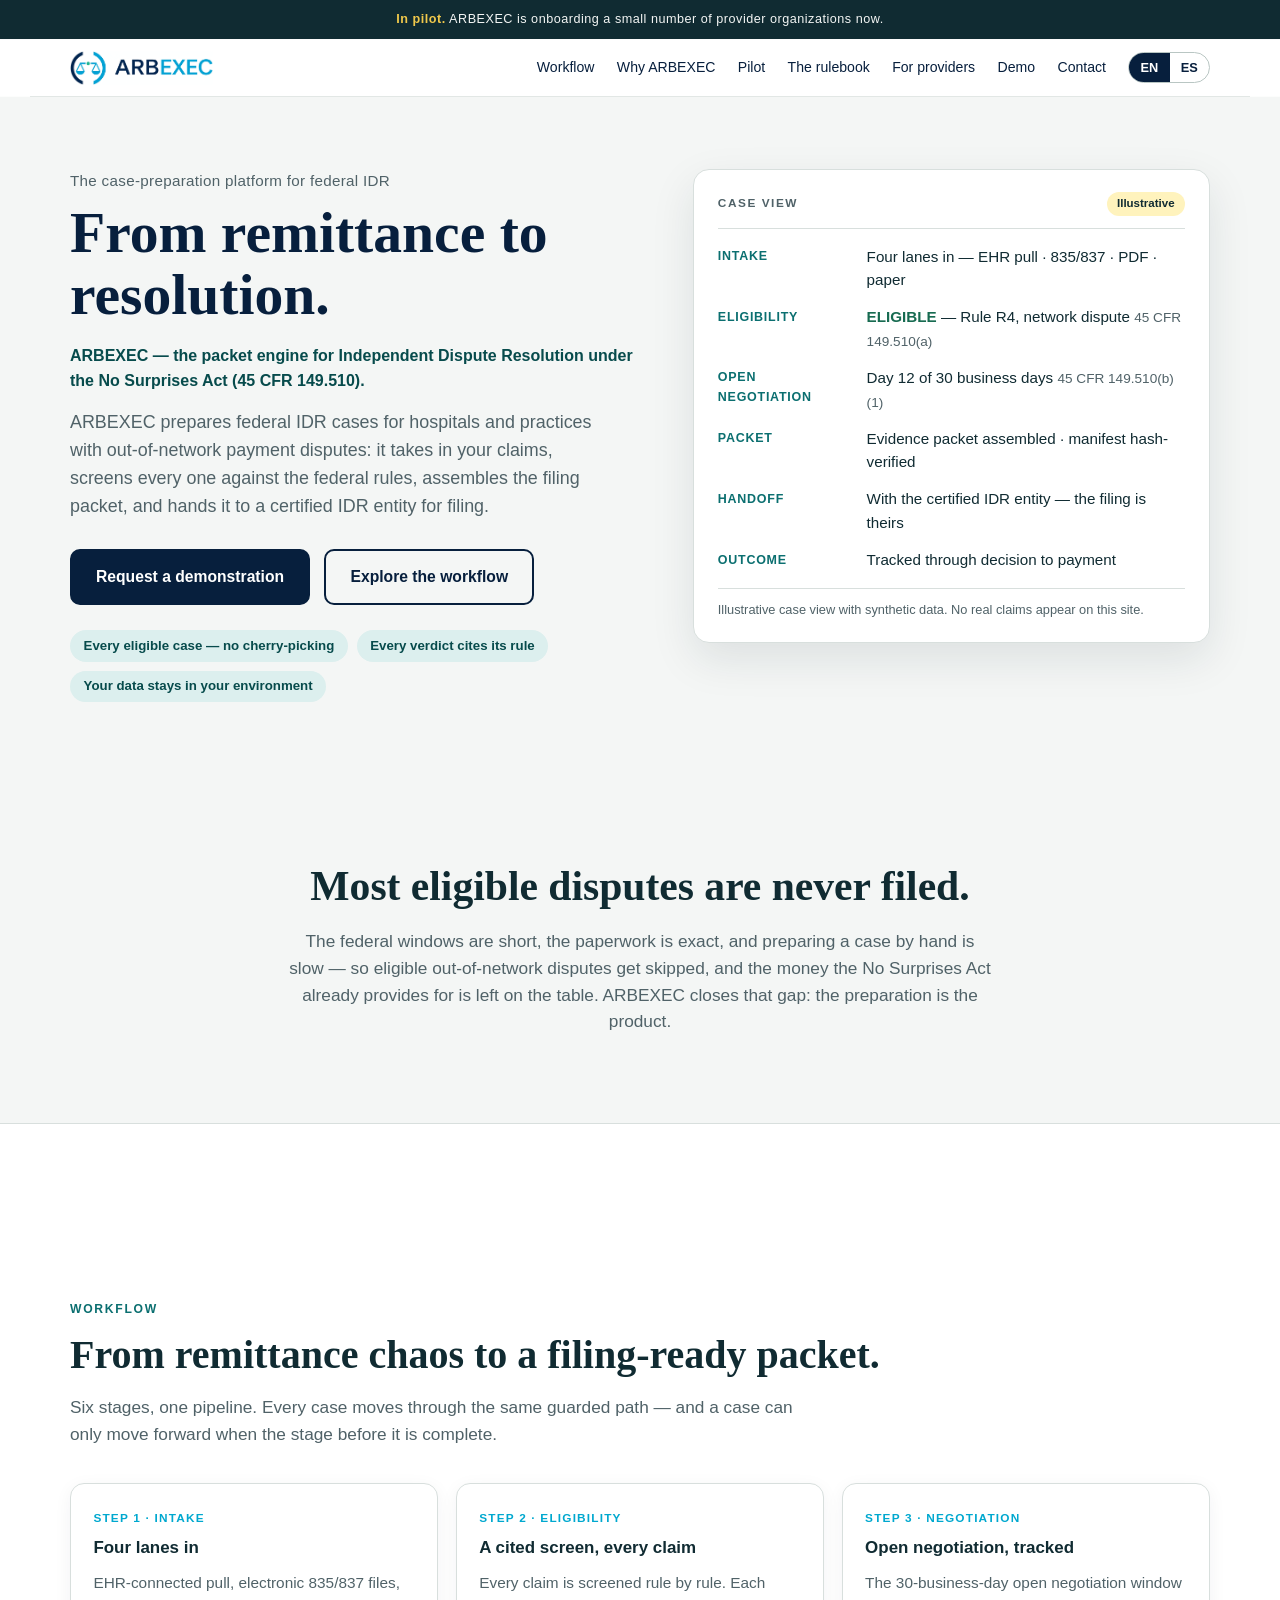
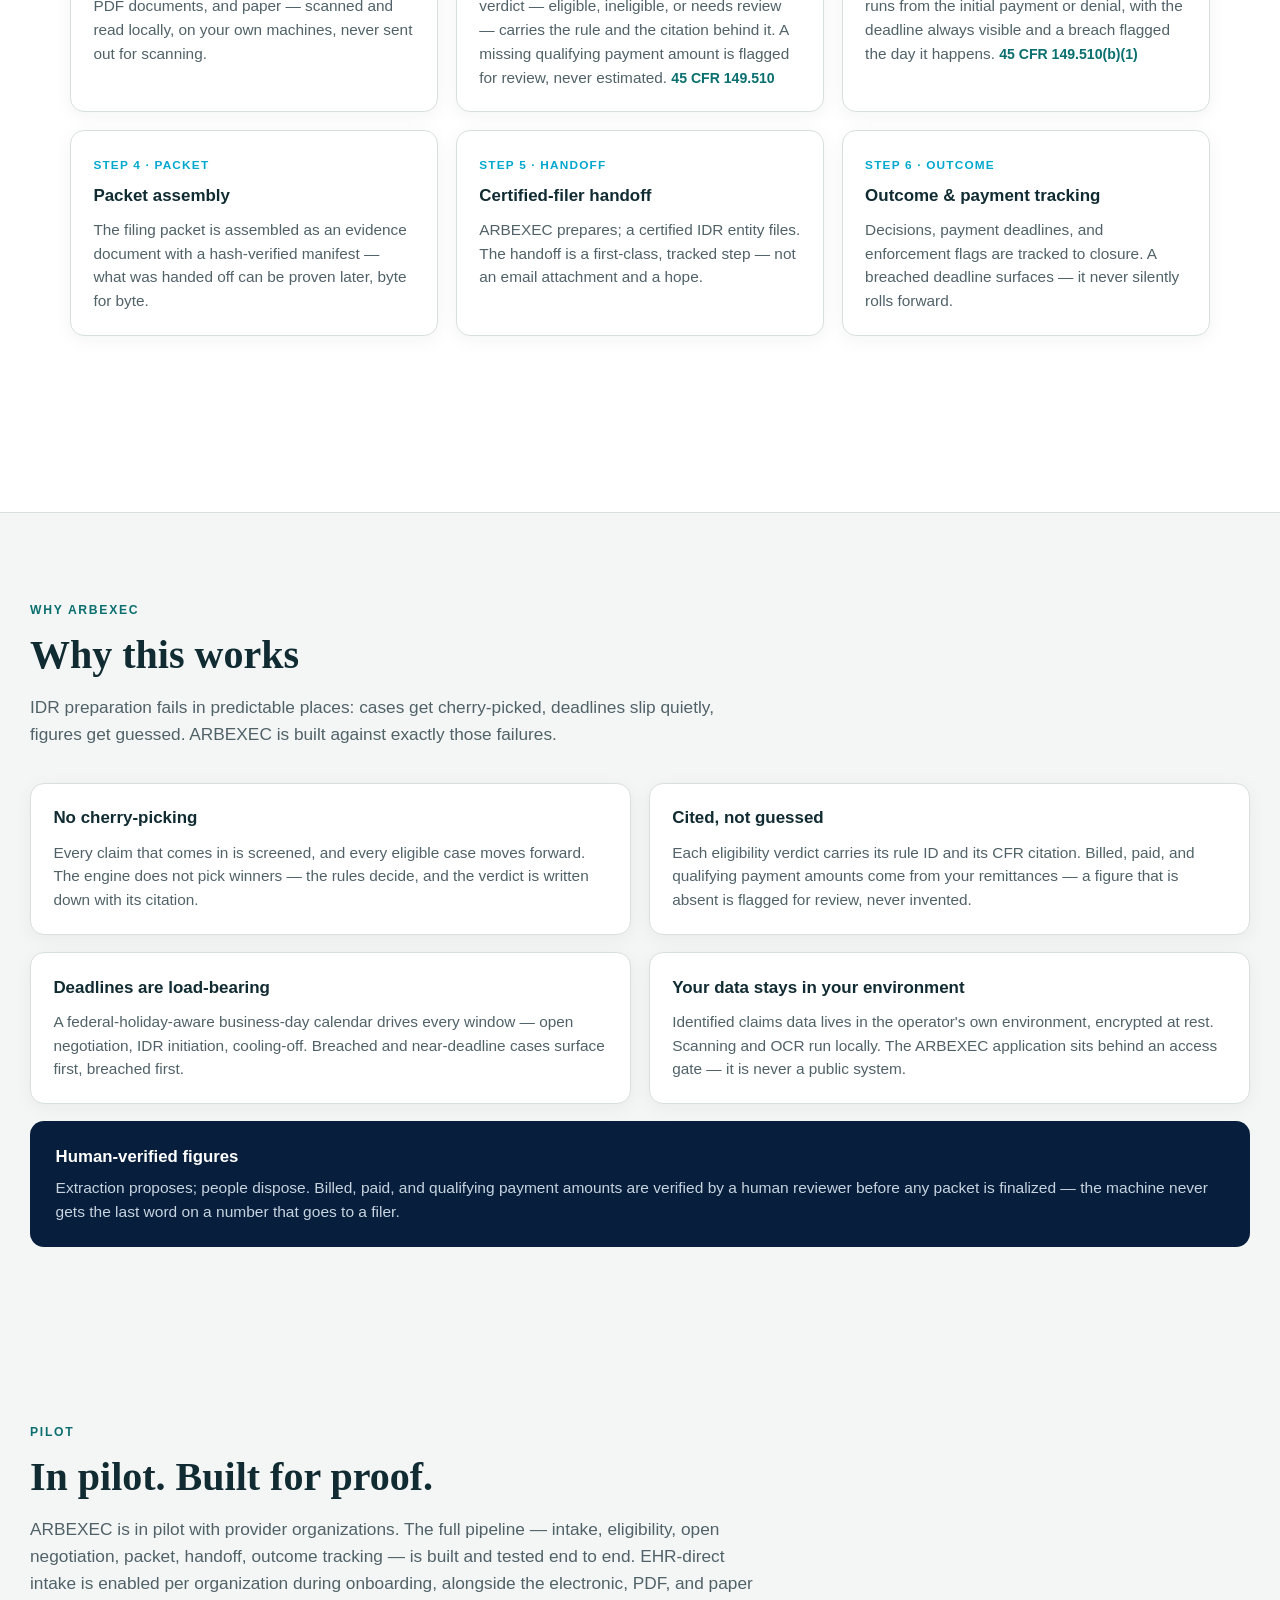
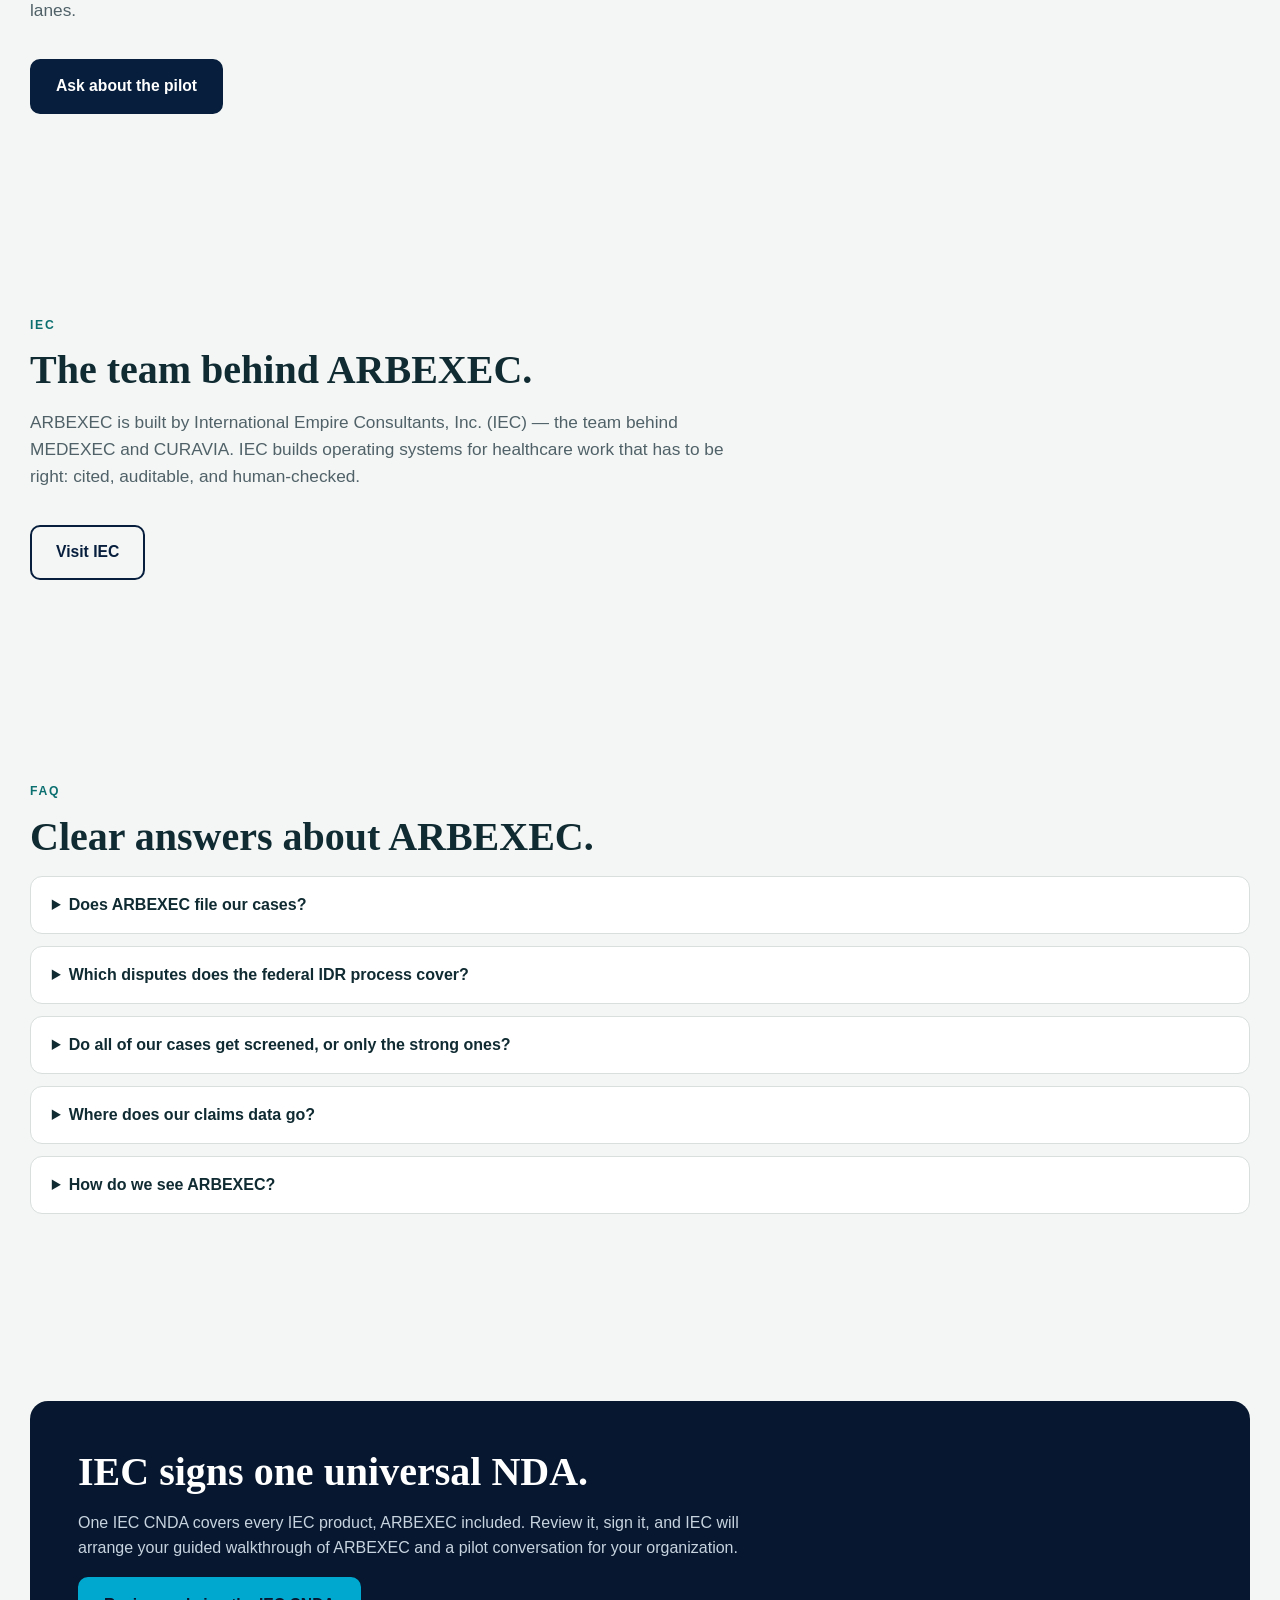
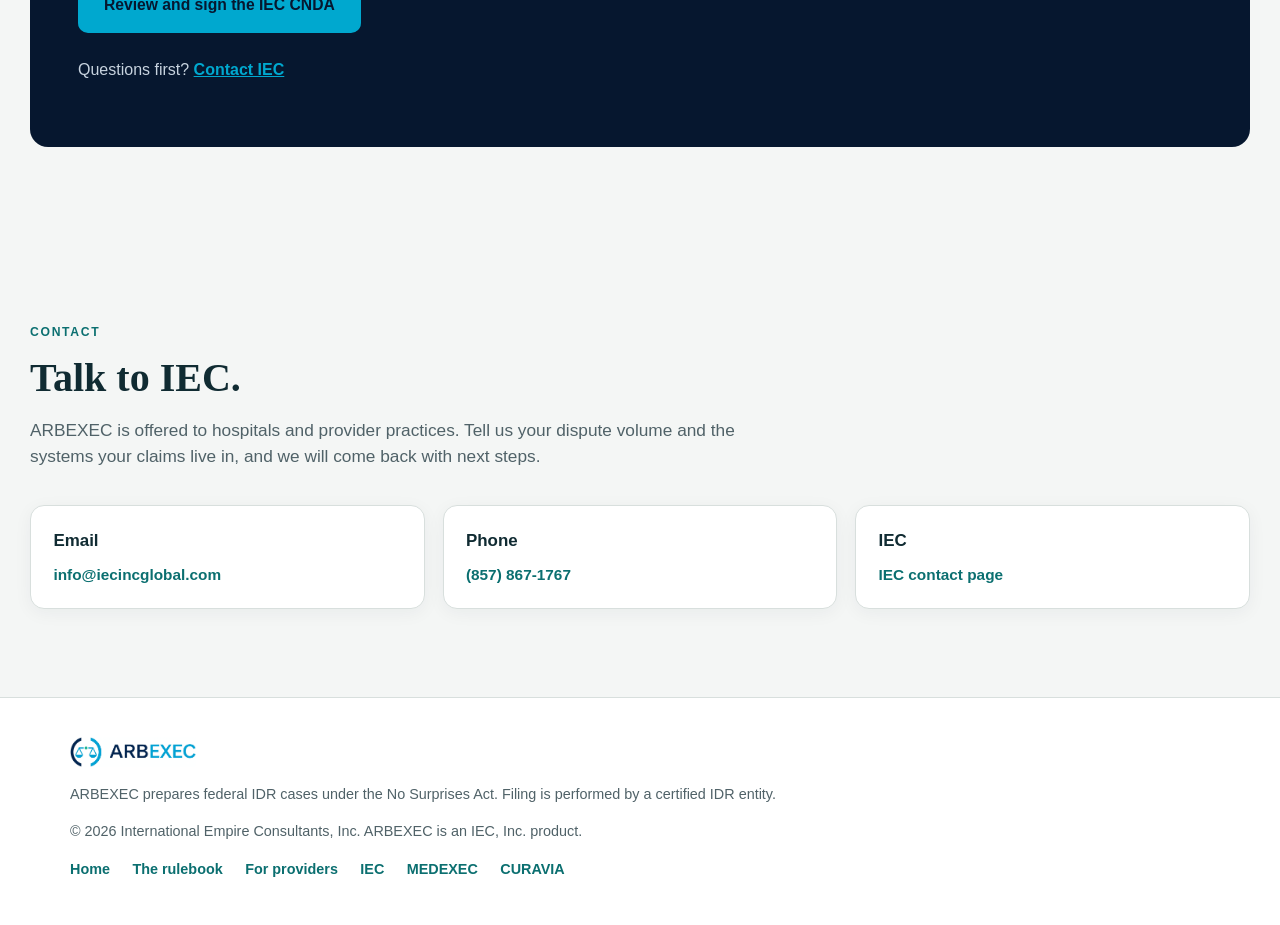
==== index.html @ a0dc342e "ARBEXEC public website: MEDEXEC-mirrored build (home, rulebook, for-providers), EN/ES, central-CNDA " ====
<!DOCTYPE html>
<html lang="en">
<head>
<meta charset="utf-8">
<meta name="viewport" content="width=device-width, initial-scale=1">
<title>ARBEXEC — The No Surprises Act IDR Packet Engine</title>
<meta name="description" content="ARBEXEC prepares federal Independent Dispute Resolution (IDR) cases under the No Surprises Act for hospitals and practices: EHR-connected intake, a cited eligibility screen for every case, filing-ready packets, and handoff to a certified IDR entity.">
<link rel="icon" type="image/png" href="assets/favicon.png">
<link rel="stylesheet" href="styles.css">
</head>
<body>
<a class="skip-link" href="#main" data-i18n="skip">Skip to content</a>

<div class="pilot-strip" data-i18n="strip"><strong>In pilot.</strong> ARBEXEC is onboarding a small number of provider organizations now.</div>

<nav class="nav" aria-label="Page sections">
  <a class="nav-brand" href="index.html" aria-label="ARBEXEC home"><img src="assets/logo.webp" alt="ARBEXEC"></a>
  <div class="nav-links">
    <a href="#workflow" data-i18n="nav.workflow">Workflow</a>
    <a href="#why" data-i18n="nav.why">Why ARBEXEC</a>
    <a href="#pilot" data-i18n="nav.pilot">Pilot</a>
    <a href="rules.html" data-i18n="nav.rules">The rulebook</a>
    <a href="for-providers.html" data-i18n="nav.providers">For providers</a>
    <a href="#nda" data-i18n="nav.demo">Demo</a>
    <a href="#contact" data-i18n="nav.contact">Contact</a>
    <span class="lang-toggle" role="group" aria-label="Language">
      <button type="button" data-lang="en" aria-pressed="true">EN</button>
      <button type="button" data-lang="es" aria-pressed="false">ES</button>
    </span>
  </div>
</nav>

<main id="main">

<section class="wrap hero" aria-labelledby="hero-title">
  <div>
    <p class="kicker" data-i18n="hero.kicker">The case-preparation platform for federal IDR</p>
    <h1 id="hero-title" data-i18n="hero.h1">From remittance to resolution.</h1>
    <p class="expansion" data-i18n="hero.expansion">ARBEXEC — the packet engine for Independent Dispute Resolution under the No Surprises Act (45 CFR 149.510).</p>
    <p class="sub" data-i18n="hero.sub">ARBEXEC prepares federal IDR cases for hospitals and practices with out-of-network payment disputes: it takes in your claims, screens every one against the federal rules, assembles the filing packet, and hands it to a certified IDR entity for filing.</p>
    <div class="cta-row">
      <a class="btn btn-primary" href="#nda" data-i18n="cta.demo">Request a demonstration</a>
      <a class="btn btn-ghost" href="#workflow" data-i18n="cta.workflow">Explore the workflow</a>
    </div>
    <ul class="chips">
      <li data-i18n="chip.1">Every eligible case — no cherry-picking</li>
      <li data-i18n="chip.2">Every verdict cites its rule</li>
      <li data-i18n="chip.3">Your data stays in your environment</li>
    </ul>
  </div>

  <div class="panel" aria-label="Illustrative case view">
    <div class="panel-head">
      <span class="t" data-i18n="panel.t">Case view</span>
      <span class="badge" data-i18n="panel.badge">Illustrative</span>
    </div>
    <dl>
      <div class="row">
        <dt data-i18n="panel.intake">Intake</dt>
        <dd data-i18n="panel.intake.v">Four lanes in — EHR pull · 835/837 · PDF · paper</dd>
      </div>
      <div class="row">
        <dt data-i18n="panel.elig">Eligibility</dt>
        <dd><span class="verdict" data-i18n="panel.elig.v">ELIGIBLE</span> <span data-i18n="panel.elig.r">— Rule R4, network dispute</span> <span class="cite">45 CFR 149.510(a)</span></dd>
      </div>
      <div class="row">
        <dt data-i18n="panel.neg">Open negotiation</dt>
        <dd><span data-i18n="panel.neg.v">Day 12 of 30 business days</span> <span class="cite">45 CFR 149.510(b)(1)</span></dd>
      </div>
      <div class="row">
        <dt data-i18n="panel.packet">Packet</dt>
        <dd data-i18n="panel.packet.v">Evidence packet assembled · manifest hash-verified</dd>
      </div>
      <div class="row">
        <dt data-i18n="panel.handoff">Handoff</dt>
        <dd data-i18n="panel.handoff.v">With the certified IDR entity — the filing is theirs</dd>
      </div>
      <div class="row">
        <dt data-i18n="panel.outcome">Outcome</dt>
        <dd data-i18n="panel.outcome.v">Tracked through decision to payment</dd>
      </div>
    </dl>
    <p class="caption" data-i18n="panel.caption">Illustrative case view with synthetic data. No real claims appear on this site.</p>
  </div>
</section>

<section class="wrap section statement" id="overview">
  <h2 data-i18n="ov.h2">Most eligible disputes are never filed.</h2>
  <p data-i18n="ov.p">The federal windows are short, the paperwork is exact, and preparing a case by hand is slow — so eligible out-of-network disputes get skipped, and the money the No Surprises Act already provides for is left on the table. ARBEXEC closes that gap: the preparation is the product.</p>
</section>

<section class="workflow section" id="workflow">
  <div class="inner">
    <p class="eyebrow" data-i18n="wf.eyebrow">Workflow</p>
    <h2 data-i18n="wf.h2">From remittance chaos to a filing-ready packet.</h2>
    <p class="lede" data-i18n="wf.lede">Six stages, one pipeline. Every case moves through the same guarded path — and a case can only move forward when the stage before it is complete.</p>
    <div class="grid cols-3">
      <div class="card">
        <span class="step" data-i18n="wf.s1.k">Step 1 · Intake</span>
        <h3 data-i18n="wf.s1.h">Four lanes in</h3>
        <p data-i18n="wf.s1.p">EHR-connected pull, electronic 835/837 files, PDF documents, and paper — scanned and read locally, on your own machines, never sent out for scanning.</p>
      </div>
      <div class="card">
        <span class="step" data-i18n="wf.s2.k">Step 2 · Eligibility</span>
        <h3 data-i18n="wf.s2.h">A cited screen, every claim</h3>
        <p><span data-i18n="wf.s2.p">Every claim is screened rule by rule. Each verdict — eligible, ineligible, or needs review — carries the rule and the citation behind it. A missing qualifying payment amount is flagged for review, never estimated.</span> <span class="cite">45 CFR 149.510</span></p>
      </div>
      <div class="card">
        <span class="step" data-i18n="wf.s3.k">Step 3 · Negotiation</span>
        <h3 data-i18n="wf.s3.h">Open negotiation, tracked</h3>
        <p><span data-i18n="wf.s3.p">The 30-business-day open negotiation window runs from the initial payment or denial, with the deadline always visible and a breach flagged the day it happens.</span> <span class="cite">45 CFR 149.510(b)(1)</span></p>
      </div>
      <div class="card">
        <span class="step" data-i18n="wf.s4.k">Step 4 · Packet</span>
        <h3 data-i18n="wf.s4.h">Packet assembly</h3>
        <p data-i18n="wf.s4.p">The filing packet is assembled as an evidence document with a hash-verified manifest — what was handed off can be proven later, byte for byte.</p>
      </div>
      <div class="card">
        <span class="step" data-i18n="wf.s5.k">Step 5 · Handoff</span>
        <h3 data-i18n="wf.s5.h">Certified-filer handoff</h3>
        <p data-i18n="wf.s5.p">ARBEXEC prepares; a certified IDR entity files. The handoff is a first-class, tracked step — not an email attachment and a hope.</p>
      </div>
      <div class="card">
        <span class="step" data-i18n="wf.s6.k">Step 6 · Outcome</span>
        <h3 data-i18n="wf.s6.h">Outcome &amp; payment tracking</h3>
        <p data-i18n="wf.s6.p">Decisions, payment deadlines, and enforcement flags are tracked to closure. A breached deadline surfaces — it never silently rolls forward.</p>
      </div>
    </div>
  </div>
</section>

<section class="wrap section" id="why">
  <p class="eyebrow" data-i18n="why.eyebrow">Why ARBEXEC</p>
  <h2 data-i18n="why.h2">Why this works</h2>
  <p class="lede" data-i18n="why.lede">IDR preparation fails in predictable places: cases get cherry-picked, deadlines slip quietly, figures get guessed. ARBEXEC is built against exactly those failures.</p>
  <div class="grid cols-2">
    <div class="card">
      <h3 data-i18n="why.c1.h">No cherry-picking</h3>
      <p data-i18n="why.c1.p">Every claim that comes in is screened, and every eligible case moves forward. The engine does not pick winners — the rules decide, and the verdict is written down with its citation.</p>
    </div>
    <div class="card">
      <h3 data-i18n="why.c2.h">Cited, not guessed</h3>
      <p data-i18n="why.c2.p">Each eligibility verdict carries its rule ID and its CFR citation. Billed, paid, and qualifying payment amounts come from your remittances — a figure that is absent is flagged for review, never invented.</p>
    </div>
    <div class="card">
      <h3 data-i18n="why.c3.h">Deadlines are load-bearing</h3>
      <p data-i18n="why.c3.p">A federal-holiday-aware business-day calendar drives every window — open negotiation, IDR initiation, cooling-off. Breached and near-deadline cases surface first, breached first.</p>
    </div>
    <div class="card">
      <h3 data-i18n="why.c4.h">Your data stays in your environment</h3>
      <p data-i18n="why.c4.p">Identified claims data lives in the operator's own environment, encrypted at rest. Scanning and OCR run locally. The ARBEXEC application sits behind an access gate — it is never a public system.</p>
    </div>
  </div>
  <div class="wide-strip">
    <h3 data-i18n="why.strip.h">Human-verified figures</h3>
    <p data-i18n="why.strip.p">Extraction proposes; people dispose. Billed, paid, and qualifying payment amounts are verified by a human reviewer before any packet is finalized — the machine never gets the last word on a number that goes to a filer.</p>
  </div>
</section>

<section class="wrap section" id="pilot">
  <p class="eyebrow" data-i18n="pilot.eyebrow">Pilot</p>
  <h2 data-i18n="pilot.h2">In pilot. Built for proof.</h2>
  <p class="lede" data-i18n="pilot.p">ARBEXEC is in pilot with provider organizations. The full pipeline — intake, eligibility, open negotiation, packet, handoff, outcome tracking — is built and tested end to end. EHR-direct intake is enabled per organization during onboarding, alongside the electronic, PDF, and paper lanes.</p>
  <div class="cta-row">
    <a class="btn btn-primary" href="#contact" data-i18n="pilot.cta">Ask about the pilot</a>
  </div>
</section>

<section class="wrap section" id="founder">
  <p class="eyebrow" data-i18n="founder.eyebrow">IEC</p>
  <h2 data-i18n="founder.h2">The team behind ARBEXEC.</h2>
  <p class="lede" data-i18n="founder.p">ARBEXEC is built by International Empire Consultants, Inc. (IEC) — the team behind MEDEXEC and CURAVIA. IEC builds operating systems for healthcare work that has to be right: cited, auditable, and human-checked.</p>
  <div class="cta-row">
    <a class="btn btn-ghost" href="https://iecincglobal.com" data-i18n="founder.cta">Visit IEC</a>
  </div>
</section>

<section class="wrap section faq" id="faq">
  <p class="eyebrow" data-i18n="faq.eyebrow">FAQ</p>
  <h2 data-i18n="faq.h2">Clear answers about ARBEXEC.</h2>
  <details>
    <summary data-i18n="faq.q1">Does ARBEXEC file our cases?</summary>
    <p data-i18n="faq.a1">No. ARBEXEC prepares filing-ready packets and tracks each case end to end; the filing itself is performed by a certified IDR entity. That separation is by design — the preparer and the filer are different parties.</p>
  </details>
  <details>
    <summary data-i18n="faq.q2">Which disputes does the federal IDR process cover?</summary>
    <p data-i18n="faq.a2">Out-of-network emergency services, non-emergency services by an out-of-network provider at an in-network facility, and air ambulance services, under 45 CFR 149.510. Where a specified state law applies, the state process governs instead — the ARBEXEC screen checks that first.</p>
  </details>
  <details>
    <summary data-i18n="faq.q3">Do all of our cases get screened, or only the strong ones?</summary>
    <p data-i18n="faq.a3">All of them. ARBEXEC screens every claim it takes in and moves every eligible case forward. Cases are never cherry-picked, and a case that needs review is flagged with the reason — never quietly dropped.</p>
  </details>
  <details>
    <summary data-i18n="faq.q4">Where does our claims data go?</summary>
    <p data-i18n="faq.a4">Nowhere it shouldn't. Identified claims data stays inside your own environment, scanning and OCR run locally on your machines, and the ARBEXEC operator system sits behind an access gate — it is never a public site.</p>
  </details>
  <details>
    <summary data-i18n="faq.q5">How do we see ARBEXEC?</summary>
    <p data-i18n="faq.a5">Sign the IEC CNDA — one agreement covers every IEC product — and IEC arranges a guided walkthrough. There is no public demo and no demo login.</p>
  </details>
</section>

<section class="wrap section" id="nda">
  <div class="nda-panel">
    <h2 data-i18n="nda.h2">IEC signs one universal NDA.</h2>
    <p data-i18n="nda.p">One IEC CNDA covers every IEC product, ARBEXEC included. Review it, sign it, and IEC will arrange your guided walkthrough of ARBEXEC and a pilot conversation for your organization.</p>
    <div class="cta-row">
      <a class="btn btn-primary" href="https://iecincglobal.com/cnda.html" data-i18n="nda.btn">Review and sign the IEC CNDA</a>
    </div>
    <p><span data-i18n="nda.alt">Questions first?</span> <a class="alt" href="#contact" data-i18n="nda.alt.link">Contact IEC</a></p>
  </div>
</section>

<section class="wrap section" id="contact">
  <p class="eyebrow" data-i18n="contact.eyebrow">Contact</p>
  <h2 data-i18n="contact.h2">Talk to IEC.</h2>
  <p class="lede" data-i18n="contact.lede">ARBEXEC is offered to hospitals and provider practices. Tell us your dispute volume and the systems your claims live in, and we will come back with next steps.</p>
  <div class="contact-grid">
    <div class="card">
      <h3 data-i18n="contact.email.h">Email</h3>
      <p><a href="mailto:info@iecincglobal.com">info@iecincglobal.com</a></p>
    </div>
    <div class="card">
      <h3 data-i18n="contact.phone.h">Phone</h3>
      <p><a href="tel:+18578671767">(857) 867-1767</a></p>
    </div>
    <div class="card">
      <h3 data-i18n="contact.web.h">IEC</h3>
      <p><a href="https://iecincglobal.com/contact.html" data-i18n="contact.web.link">IEC contact page</a></p>
    </div>
  </div>
</section>

</main>

<footer class="footer">
  <div class="inner">
    <img src="assets/logo.webp" alt="ARBEXEC">
    <p data-i18n="footer.tag">ARBEXEC prepares federal IDR cases under the No Surprises Act. Filing is performed by a certified IDR entity.</p>
    <p data-i18n="footer.rights">© 2026 International Empire Consultants, Inc. ARBEXEC is an IEC, Inc. product.</p>
    <div class="links">
      <a href="index.html" data-i18n="footer.home">Home</a>
      <a href="rules.html" data-i18n="nav.rules">The rulebook</a>
      <a href="for-providers.html" data-i18n="nav.providers">For providers</a>
      <a href="https://iecincglobal.com">IEC</a>
      <a href="https://getmedexec.com">MEDEXEC</a>
      <a href="https://www.getcuravia.com">CURAVIA</a>
    </div>
  </div>
</footer>

<script>
window.PAGE_I18N = {
  es: {
    "title": "ARBEXEC — El motor de paquetes IDR de la Ley Sin Sorpresas",
    "hero.kicker": "La plataforma de preparación de casos para el IDR federal",
    "hero.h1": "De la remesa a la resolución.",
    "hero.expansion": "ARBEXEC — el motor de paquetes para la Resolución Independiente de Disputas (IDR) bajo la Ley Sin Sorpresas (45 CFR 149.510).",
    "hero.sub": "ARBEXEC prepara casos federales de IDR para hospitales y prácticas con disputas de pago fuera de la red: recibe sus reclamaciones, examina cada una contra las reglas federales, arma el paquete de presentación y lo entrega a una entidad IDR certificada para su presentación.",
    "chip.1": "Cada caso elegible — sin selección de favoritos",
    "chip.2": "Cada veredicto cita su regla",
    "chip.3": "Sus datos permanecen en su entorno",
    "panel.t": "Vista del caso",
    "panel.badge": "Ilustrativo",
    "panel.intake": "Admisión",
    "panel.intake.v": "Cuatro vías de entrada — EHR · 835/837 · PDF · papel",
    "panel.elig": "Elegibilidad",
    "panel.elig.v": "ELEGIBLE",
    "panel.elig.r": "— Regla R4, disputa de red",
    "panel.neg": "Negociación abierta",
    "panel.neg.v": "Día 12 de 30 días hábiles",
    "panel.packet": "Paquete",
    "panel.packet.v": "Paquete de evidencia armado · manifiesto verificado por hash",
    "panel.handoff": "Entrega",
    "panel.handoff.v": "Con la entidad IDR certificada — la presentación es suya",
    "panel.outcome": "Resultado",
    "panel.outcome.v": "Seguimiento desde la decisión hasta el pago",
    "panel.caption": "Vista de caso ilustrativa con datos sintéticos. En este sitio no aparece ninguna reclamación real.",
    "ov.h2": "La mayoría de las disputas elegibles nunca se presentan.",
    "ov.p": "Los plazos federales son cortos, el papeleo es exacto y preparar un caso a mano es lento — así que las disputas elegibles fuera de la red se omiten, y el dinero que la Ley Sin Sorpresas ya contempla se queda sobre la mesa. ARBEXEC cierra esa brecha: la preparación es el producto.",
    "wf.eyebrow": "Flujo de trabajo",
    "wf.h2": "Del caos de las remesas a un paquete listo para presentar.",
    "wf.lede": "Seis etapas, una sola línea. Cada caso avanza por el mismo camino protegido — y solo puede avanzar cuando la etapa anterior está completa.",
    "wf.s1.k": "Etapa 1 · Admisión",
    "wf.s1.h": "Cuatro vías de entrada",
    "wf.s1.p": "Extracción conectada al EHR, archivos electrónicos 835/837, documentos PDF y papel — escaneado y leído localmente, en sus propias máquinas, sin enviarlo nunca fuera para escanear.",
    "wf.s2.k": "Etapa 2 · Elegibilidad",
    "wf.s2.h": "Un examen citado, cada reclamación",
    "wf.s2.p": "Cada reclamación se examina regla por regla. Cada veredicto — elegible, no elegible o necesita revisión — lleva la regla y la cita que lo respalda. Un monto de pago calificado ausente se marca para revisión, nunca se estima.",
    "wf.s3.k": "Etapa 3 · Negociación",
    "wf.s3.h": "Negociación abierta, con seguimiento",
    "wf.s3.p": "El período de negociación abierta de 30 días hábiles corre desde el pago inicial o la denegación, con el plazo siempre visible y el incumplimiento marcado el mismo día en que ocurre.",
    "wf.s4.k": "Etapa 4 · Paquete",
    "wf.s4.h": "Armado del paquete",
    "wf.s4.p": "El paquete de presentación se arma como un documento de evidencia con un manifiesto verificado por hash — lo entregado puede probarse después, byte por byte.",
    "wf.s5.k": "Etapa 5 · Entrega",
    "wf.s5.h": "Entrega a la entidad certificada",
    "wf.s5.p": "ARBEXEC prepara; una entidad IDR certificada presenta. La entrega es una etapa de primera clase, con seguimiento — no un adjunto de correo y una esperanza.",
    "wf.s6.k": "Etapa 6 · Resultado",
    "wf.s6.h": "Seguimiento de resultado y pago",
    "wf.s6.p": "Las decisiones, los plazos de pago y las alertas de ejecución se siguen hasta el cierre. Un plazo incumplido sale a la superficie — nunca avanza en silencio.",
    "why.eyebrow": "Por qué ARBEXEC",
    "why.h2": "Por qué funciona",
    "why.lede": "La preparación de IDR falla en lugares predecibles: se escogen los casos fáciles, los plazos se escapan en silencio, las cifras se adivinan. ARBEXEC está construido contra exactamente esos fallos.",
    "why.c1.h": "Sin selección de favoritos",
    "why.c1.p": "Cada reclamación que entra se examina, y cada caso elegible avanza. El motor no escoge ganadores — las reglas deciden, y el veredicto queda escrito con su cita.",
    "why.c2.h": "Citado, no adivinado",
    "why.c2.p": "Cada veredicto de elegibilidad lleva su ID de regla y su cita del CFR. Los montos facturados, pagados y de pago calificado salen de sus remesas — una cifra ausente se marca para revisión, nunca se inventa.",
    "why.c3.h": "Los plazos son estructurales",
    "why.c3.p": "Un calendario de días hábiles con feriados federales gobierna cada ventana — negociación abierta, inicio del IDR, período de enfriamiento. Los casos incumplidos y próximos al plazo aparecen primero, los incumplidos antes que todos.",
    "why.c4.h": "Sus datos permanecen en su entorno",
    "why.c4.p": "Los datos identificados de reclamaciones viven en el entorno propio del operador, cifrados en reposo. El escaneo y el OCR corren localmente. La aplicación ARBEXEC está detrás de una puerta de acceso — nunca es un sistema público.",
    "why.strip.h": "Cifras verificadas por personas",
    "why.strip.p": "La extracción propone; las personas disponen. Los montos facturados, pagados y de pago calificado los verifica un revisor humano antes de finalizar cualquier paquete — la máquina nunca tiene la última palabra sobre un número que va a una entidad presentadora.",
    "pilot.eyebrow": "Piloto",
    "pilot.h2": "En piloto. Construido para probar.",
    "pilot.p": "ARBEXEC está en piloto con organizaciones proveedoras. La línea completa — admisión, elegibilidad, negociación abierta, paquete, entrega, seguimiento de resultados — está construida y probada de extremo a extremo. La admisión directa desde el EHR se habilita por organización durante la incorporación, junto con las vías electrónica, PDF y papel.",
    "pilot.cta": "Preguntar por el piloto",
    "founder.eyebrow": "IEC",
    "founder.h2": "El equipo detrás de ARBEXEC.",
    "founder.p": "ARBEXEC lo construye International Empire Consultants, Inc. (IEC) — el mismo equipo de MEDEXEC y CURAVIA. IEC construye sistemas operativos para el trabajo de salud que tiene que salir bien: citado, auditable y revisado por personas.",
    "founder.cta": "Visitar IEC",
    "faq.eyebrow": "Preguntas frecuentes",
    "faq.h2": "Respuestas claras sobre ARBEXEC.",
    "faq.q1": "¿ARBEXEC presenta nuestros casos?",
    "faq.a1": "No. ARBEXEC prepara paquetes listos para presentar y sigue cada caso de extremo a extremo; la presentación la realiza una entidad IDR certificada. Esa separación es por diseño — quien prepara y quien presenta son partes distintas.",
    "faq.q2": "¿Qué disputas cubre el proceso federal de IDR?",
    "faq.a2": "Servicios de emergencia fuera de la red, servicios no urgentes de un proveedor fuera de la red en un centro dentro de la red, y servicios de ambulancia aérea, bajo 45 CFR 149.510. Cuando aplica una ley estatal especificada, rige el proceso estatal — el examen de ARBEXEC verifica eso primero.",
    "faq.q3": "¿Se examinan todos nuestros casos, o solo los fuertes?",
    "faq.a3": "Todos. ARBEXEC examina cada reclamación que recibe y hace avanzar cada caso elegible. Nunca se escogen favoritos, y un caso que necesita revisión se marca con el motivo — nunca se descarta en silencio.",
    "faq.q4": "¿A dónde van los datos de nuestras reclamaciones?",
    "faq.a4": "A ningún lugar indebido. Los datos identificados permanecen dentro de su propio entorno, el escaneo y el OCR corren localmente en sus máquinas, y el sistema operador de ARBEXEC está detrás de una puerta de acceso — nunca es un sitio público.",
    "faq.q5": "¿Cómo podemos ver ARBEXEC?",
    "faq.a5": "Firme el CNDA de IEC — un solo acuerdo cubre todos los productos de IEC — e IEC organiza una visita guiada. No hay demostración pública ni acceso de demostración.",
    "nda.h2": "IEC firma un solo NDA universal.",
    "nda.p": "Un solo CNDA de IEC cubre todos los productos de IEC, ARBEXEC incluido. Revíselo, fírmelo, e IEC organizará su visita guiada a ARBEXEC y una conversación de piloto para su organización.",
    "nda.btn": "Revisar y firmar el CNDA de IEC",
    "nda.alt": "¿Preguntas primero?",
    "nda.alt.link": "Contactar a IEC",
    "contact.eyebrow": "Contacto",
    "contact.h2": "Hable con IEC.",
    "contact.lede": "ARBEXEC se ofrece a hospitales y prácticas proveedoras. Cuéntenos su volumen de disputas y los sistemas donde viven sus reclamaciones, y volveremos con los próximos pasos.",
    "contact.email.h": "Correo",
    "contact.phone.h": "Teléfono",
    "contact.web.h": "IEC",
    "contact.web.link": "Página de contacto de IEC"
  }
};
</script>
<script src="site.js"></script>
</body>
</html>
---- styles.css ----
/* ARBEXEC public site — design system mirrors the MEDEXEC public site
   (same palette, type stacks, components), ARBEXEC content. */

:root {
  color-scheme: light dark;
  --paper: #f4f6f5;
  --surface: #ffffff;
  --ink: #102b32;
  --muted: #506268;
  --faint: #d8dfdd;
  --rule: #b9c6c3;
  --teal: #0b6f70;
  --teal-dark: #074b4c;
  --teal-soft: #dcefee;
  --navy: #071f3d;
  --navy-deep: #06172f;
  --cyan: #00a8cf;
  --brand-green: #22b878;
  --hero-muted: #c7d3df;
  --coral: #d45b3f;
  --yellow: #f0c84b;
  --yellow-soft: #fff3bd;
  --good: #176b51;
  --shadow: 0 16px 44px rgba(16, 43, 50, .1);
  --serif: Georgia, "Times New Roman", serif;
  --sans: Helvetica, "Segoe UI", sans-serif;
}

@media (prefers-color-scheme: dark) {
  :root {
    --paper: #091619;
    --surface: #102328;
    --ink: #edf5f3;
    --muted: #afc2c0;
    --faint: #263e42;
    --rule: #3a5558;
    --teal: #65c5c0;
    --teal-dark: #95dfda;
    --teal-soft: #163a3d;
    --coral: #ff9478;
    --yellow: #eccd68;
    --yellow-soft: #3d3519;
    --good: #78d7b5;
    --shadow: 0 20px 54px rgba(0, 0, 0, .32);
  }
}

* { box-sizing: border-box; }
[hidden] { display: none !important; }
html { scroll-behavior: smooth; }
body {
  margin: 0;
  overflow-x: hidden;
  background: var(--paper);
  color: var(--ink);
  font-family: var(--sans);
  line-height: 1.55;
  -webkit-font-smoothing: antialiased;
}
button, input, textarea { font: inherit; }
button, a { -webkit-tap-highlight-color: transparent; }
a { color: inherit; }
:focus-visible { outline: 3px solid var(--coral); outline-offset: 3px; }
.skip-link { position: absolute; left: 1rem; top: -5rem; z-index: 99; padding: .7rem 1rem; background: var(--surface); }
.skip-link:focus { top: 1rem; }

.pilot-strip {
  background: var(--ink);
  color: var(--paper);
  padding: .62rem clamp(1rem, 4vw, 4rem);
  font-size: .79rem;
  letter-spacing: .04em;
  text-align: center;
}
.pilot-strip strong { color: var(--yellow); }

.nav {
  max-width: 1220px;
  margin: 0 auto;
  padding: .7rem clamp(1rem, 4vw, 2.5rem);
  display: flex;
  align-items: center;
  justify-content: flex-end;
  gap: 1.5rem;
  border-bottom: 1px solid #d8dfdd;
  background: #fff;
  box-shadow: 0 0 0 100vmax #fff;
  clip-path: inset(0 -100vmax);
  color: var(--navy);
  font-size: .88rem;
  font-weight: 500;
  flex-wrap: wrap;
}
.nav a { text-decoration: none; }
.nav a:hover { color: var(--teal); }
.nav-brand { margin-right: auto; display: flex; align-items: center; gap: .6rem; }
.nav-brand img { height: 34px; width: auto; display: block; }
.nav-links { display: flex; align-items: center; gap: 1.4rem; flex-wrap: wrap; }
.lang-toggle { display: inline-flex; border: 1px solid var(--rule); border-radius: 999px; overflow: hidden; }
.lang-toggle button {
  border: 0; background: transparent; padding: .28rem .7rem; cursor: pointer;
  font-size: .8rem; font-weight: 600; color: var(--navy);
}
.lang-toggle button[aria-pressed="true"] { background: var(--navy); color: #fff; }

.wrap { max-width: 1220px; margin: 0 auto; padding: 0 clamp(1rem, 4vw, 2.5rem); }
.section { padding: clamp(3rem, 7vw, 5.5rem) 0; }
.section h2 {
  font-family: var(--serif);
  font-size: clamp(1.7rem, 3.4vw, 2.5rem);
  line-height: 1.15;
  margin: 0 0 1rem;
  color: var(--ink);
}
.section .lede { font-size: 1.08rem; color: var(--muted); max-width: 46rem; margin: 0 0 2.2rem; }
.eyebrow {
  text-transform: uppercase; letter-spacing: .14em; font-size: .76rem; font-weight: 700;
  color: var(--teal); margin: 0 0 .8rem;
}

/* Hero */
.hero {
  padding-top: clamp(2.6rem, 6vw, 4.5rem);
  padding-bottom: clamp(2.6rem, 6vw, 4.5rem);
  display: grid;
  grid-template-columns: minmax(0, 1.05fr) minmax(0, .95fr);
  gap: clamp(1.5rem, 4vw, 3.5rem);
  align-items: start;
}
@media (max-width: 900px) { .hero { grid-template-columns: 1fr; } }
.hero .kicker { font-size: .95rem; color: var(--muted); margin: 0 0 .6rem; letter-spacing: .02em; }
.hero h1 {
  font-family: var(--serif);
  font-size: clamp(2.2rem, 5vw, 3.6rem);
  line-height: 1.08;
  margin: 0 0 1.1rem;
  color: var(--navy);
}
@media (prefers-color-scheme: dark) { .hero h1 { color: var(--ink); } }
.hero .expansion { font-weight: 700; color: var(--teal-dark); margin: 0 0 1rem; }
.hero .sub { font-size: 1.12rem; color: var(--muted); margin: 0 0 1.8rem; max-width: 34rem; }
.cta-row { display: flex; gap: .9rem; flex-wrap: wrap; margin-bottom: 1.6rem; }
.btn {
  display: inline-block; text-decoration: none; font-weight: 700; border-radius: 10px;
  padding: .85rem 1.5rem; border: 2px solid var(--navy); cursor: pointer; font-size: .98rem;
}
.btn-primary { background: var(--navy); color: #fff; }
.btn-primary:hover { background: var(--teal-dark); border-color: var(--teal-dark); }
.btn-ghost { background: transparent; color: var(--navy); }
@media (prefers-color-scheme: dark) { .btn-ghost { color: var(--ink); border-color: var(--rule); } }
.btn-ghost:hover { border-color: var(--teal); color: var(--teal); }
.chips { display: flex; gap: .55rem; flex-wrap: wrap; list-style: none; margin: 0; padding: 0; }
.chips li {
  background: var(--teal-soft); color: var(--teal-dark); border-radius: 999px;
  padding: .34rem .85rem; font-size: .83rem; font-weight: 600;
}
@media (prefers-color-scheme: dark) { .chips li { color: var(--teal-dark); } }

/* Case panel (illustrative) */
.panel {
  background: var(--surface); border: 1px solid var(--faint); border-radius: 16px;
  box-shadow: var(--shadow); padding: 1.4rem 1.5rem;
}
.panel .panel-head {
  display: flex; justify-content: space-between; align-items: baseline; gap: 1rem;
  border-bottom: 1px solid var(--faint); padding-bottom: .7rem; margin-bottom: 1rem;
}
.panel .panel-head .t { font-size: .74rem; letter-spacing: .13em; font-weight: 700; color: var(--muted); text-transform: uppercase; }
.panel .panel-head .badge {
  background: var(--yellow-soft); color: var(--ink); border-radius: 999px;
  font-size: .72rem; font-weight: 700; padding: .2rem .65rem; white-space: nowrap;
}
.panel dl { margin: 0; display: grid; gap: .85rem; }
.panel .row { display: grid; grid-template-columns: 8.5rem 1fr; gap: .8rem; }
@media (max-width: 520px) { .panel .row { grid-template-columns: 1fr; gap: .15rem; } }
.panel dt { font-size: .78rem; font-weight: 700; letter-spacing: .06em; text-transform: uppercase; color: var(--teal); padding-top: .15rem; }
.panel dd { margin: 0; font-size: .95rem; }
.panel dd .cite { color: var(--muted); font-size: .85rem; }
.panel .verdict { font-weight: 700; color: var(--good); }
.panel .caption { margin: 1rem 0 0; font-size: .8rem; color: var(--muted); border-top: 1px solid var(--faint); padding-top: .7rem; }

/* Statement / overview band */
.statement { text-align: center; }
.statement h2 { font-family: var(--serif); font-size: clamp(1.8rem, 3.6vw, 2.6rem); margin: 0 auto 1rem; max-width: 46rem; line-height: 1.2; }
.statement p { color: var(--muted); font-size: 1.08rem; max-width: 44rem; margin: 0 auto; }

/* Cards */
.grid { display: grid; gap: 1.1rem; }
.grid.cols-3 { grid-template-columns: repeat(3, 1fr); }
.grid.cols-2 { grid-template-columns: repeat(2, 1fr); }
@media (max-width: 900px) { .grid.cols-3 { grid-template-columns: 1fr 1fr; } }
@media (max-width: 620px) { .grid.cols-3, .grid.cols-2 { grid-template-columns: 1fr; } }
.card {
  background: var(--surface); border: 1px solid var(--faint); border-radius: 14px;
  padding: 1.35rem 1.4rem; box-shadow: 0 4px 18px rgba(16, 43, 50, .05);
}
.card h3 { margin: 0 0 .55rem; font-size: 1.06rem; color: var(--ink); }
.card p { margin: 0; color: var(--muted); font-size: .96rem; }
.card .step {
  display: inline-block; font-size: .74rem; font-weight: 700; letter-spacing: .1em;
  color: var(--cyan); text-transform: uppercase; margin-bottom: .5rem;
}
.card .cite { color: var(--teal); font-weight: 600; font-size: .88rem; }
.wide-strip {
  margin-top: 1.1rem; background: var(--navy); color: #fff; border-radius: 14px; padding: 1.4rem 1.6rem;
}
.wide-strip h3 { margin: 0 0 .4rem; font-size: 1.05rem; }
.wide-strip p { margin: 0; color: var(--hero-muted); font-size: .97rem; }

/* Workflow band */
.workflow { background: var(--surface); border-top: 1px solid var(--faint); border-bottom: 1px solid var(--faint); }
.workflow .inner { max-width: 1220px; margin: 0 auto; padding: clamp(3rem, 7vw, 5.5rem) clamp(1rem, 4vw, 2.5rem); }
.workflow h2 { font-family: var(--serif); font-size: clamp(1.7rem, 3.4vw, 2.5rem); margin: 0 0 1rem; line-height: 1.15; }
.workflow .lede { font-size: 1.08rem; color: var(--muted); max-width: 46rem; margin: 0 0 2.2rem; }

/* FAQ */
.faq details {
  background: var(--surface); border: 1px solid var(--faint); border-radius: 12px;
  padding: 1rem 1.3rem; margin-bottom: .7rem;
}
.faq summary { font-weight: 700; cursor: pointer; font-size: 1rem; }
.faq details p { color: var(--muted); margin: .6rem 0 0; }

/* NDA panel */
.nda-panel {
  background: var(--navy-deep); color: #fff; border-radius: 18px;
  padding: clamp(1.8rem, 4vw, 3rem); text-align: left;
}
.nda-panel h2 { color: #fff; }
.nda-panel p { color: var(--hero-muted); max-width: 44rem; }
.nda-panel .btn-primary { background: var(--cyan); border-color: var(--cyan); color: var(--navy-deep); }
.nda-panel .btn-primary:hover { background: var(--brand-green); border-color: var(--brand-green); }
.nda-panel a.alt { color: var(--cyan); font-weight: 600; }

/* Contact */
.contact-grid { display: grid; grid-template-columns: repeat(3, 1fr); gap: 1.1rem; }
@media (max-width: 800px) { .contact-grid { grid-template-columns: 1fr; } }
.contact-grid .card a { color: var(--teal); font-weight: 700; text-decoration: none; }
.contact-grid .card a:hover { text-decoration: underline; }

/* Footer */
.footer {
  border-top: 1px solid var(--faint); background: var(--surface);
  padding: 2.4rem 0 2.8rem; margin-top: 0;
}
.footer .inner { max-width: 1220px; margin: 0 auto; padding: 0 clamp(1rem, 4vw, 2.5rem); }
.footer img { height: 30px; width: auto; display: block; margin-bottom: 1rem; }
.footer p { color: var(--muted); font-size: .9rem; max-width: 46rem; }
.footer .links { display: flex; gap: 1.4rem; flex-wrap: wrap; margin-top: 1rem; font-size: .9rem; }
.footer .links a { color: var(--teal); text-decoration: none; font-weight: 600; }
.footer .links a:hover { text-decoration: underline; }
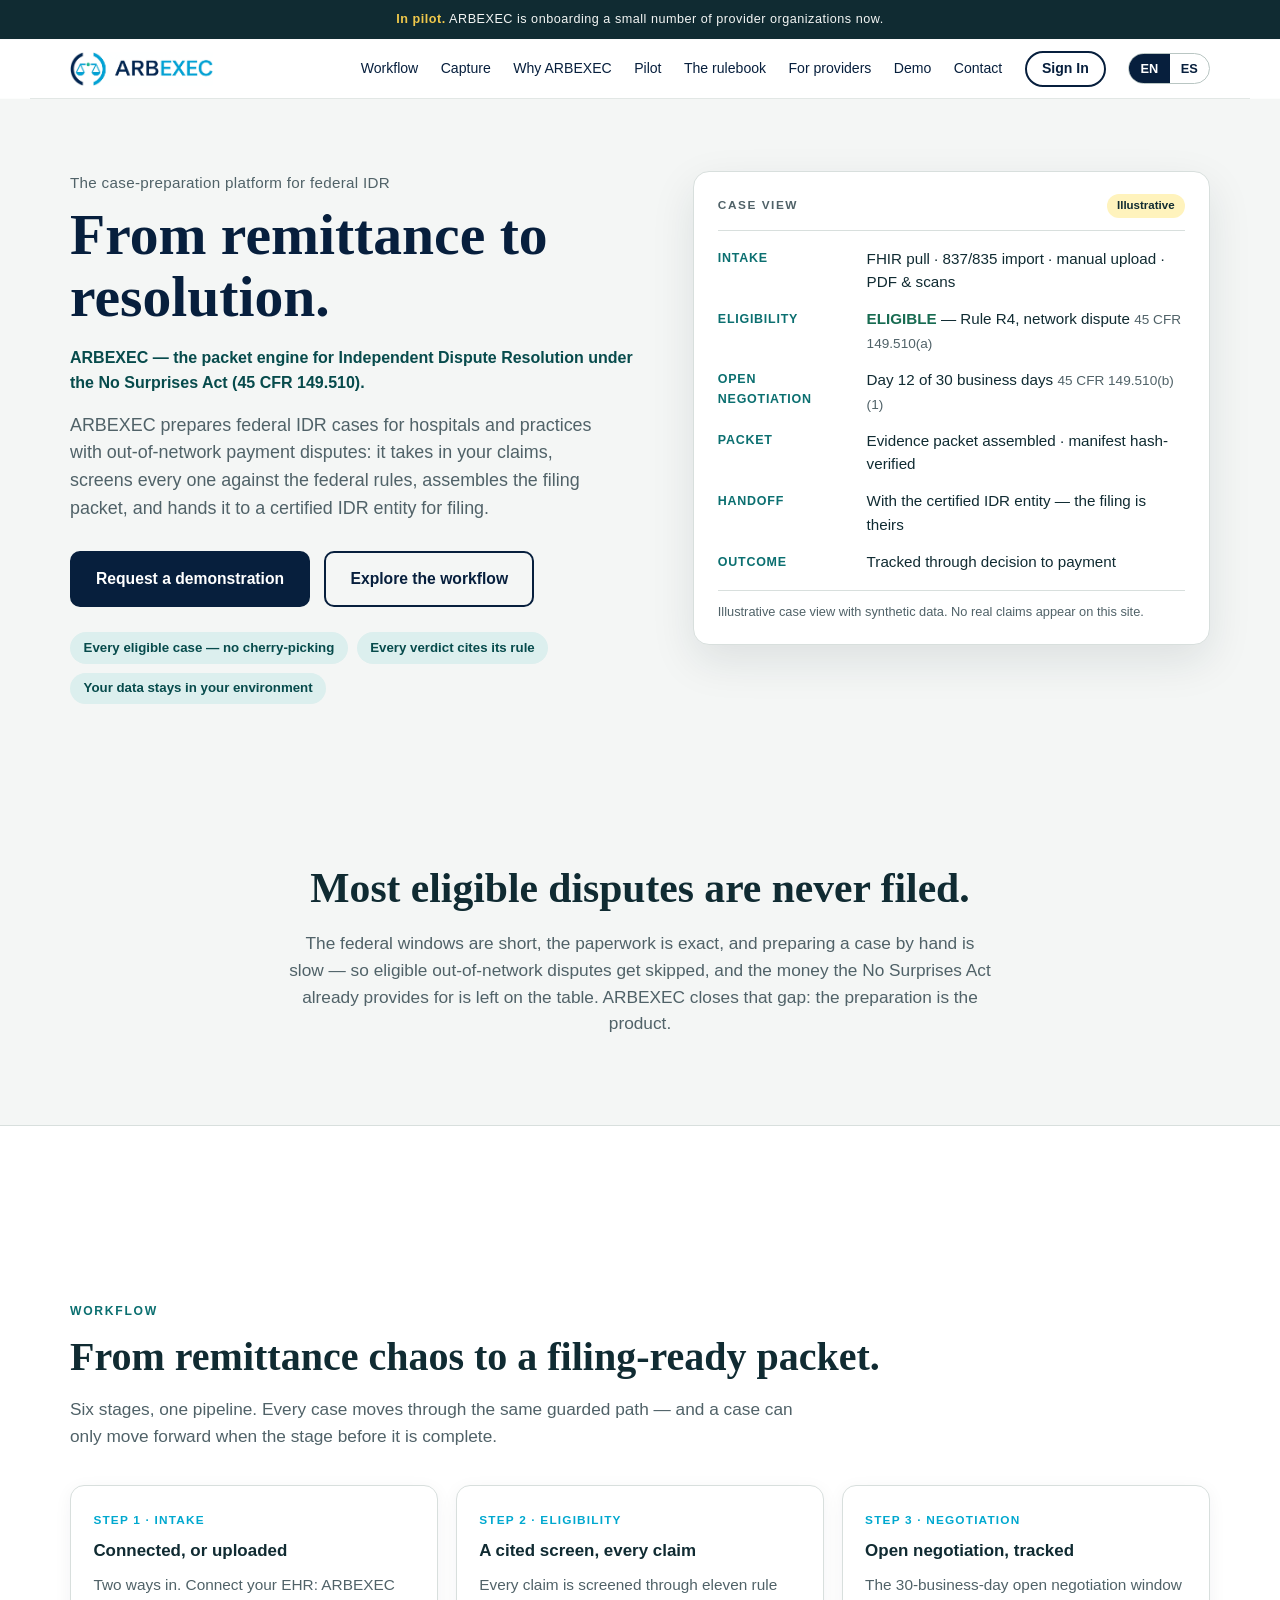
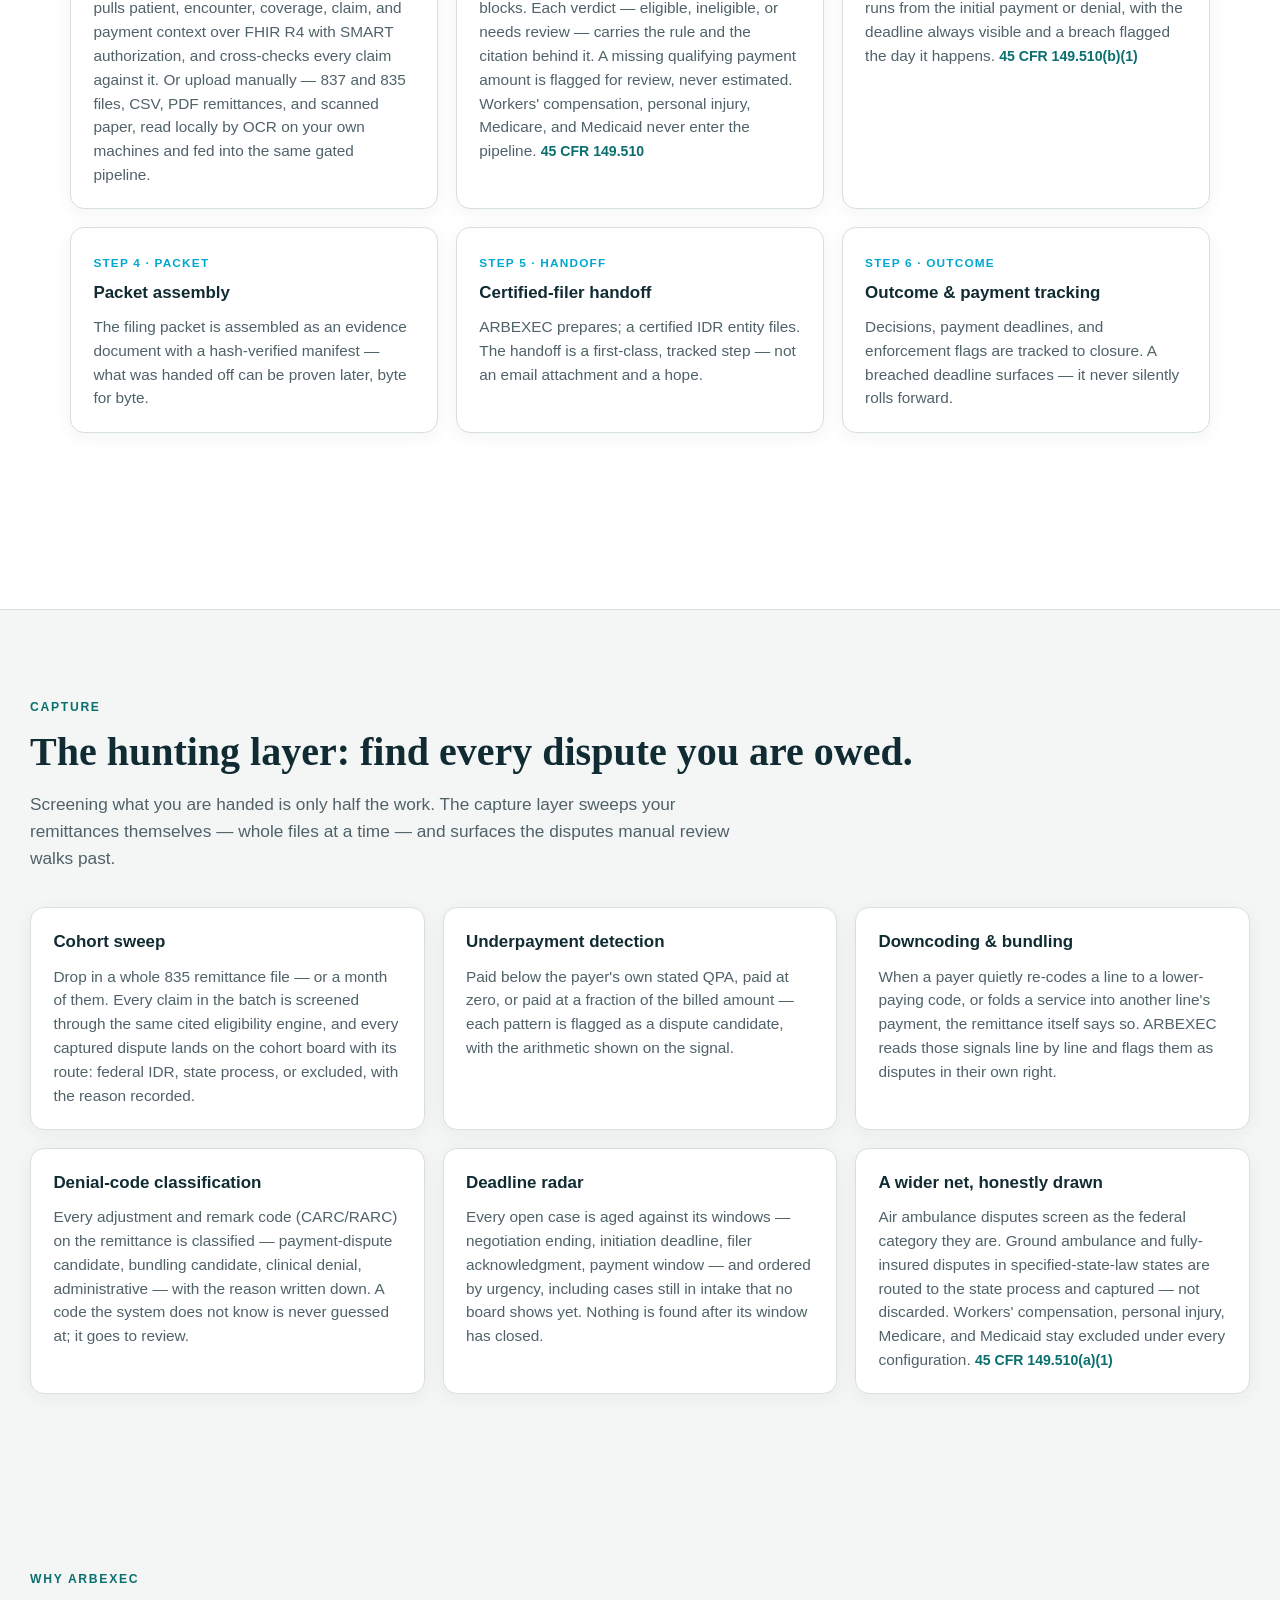
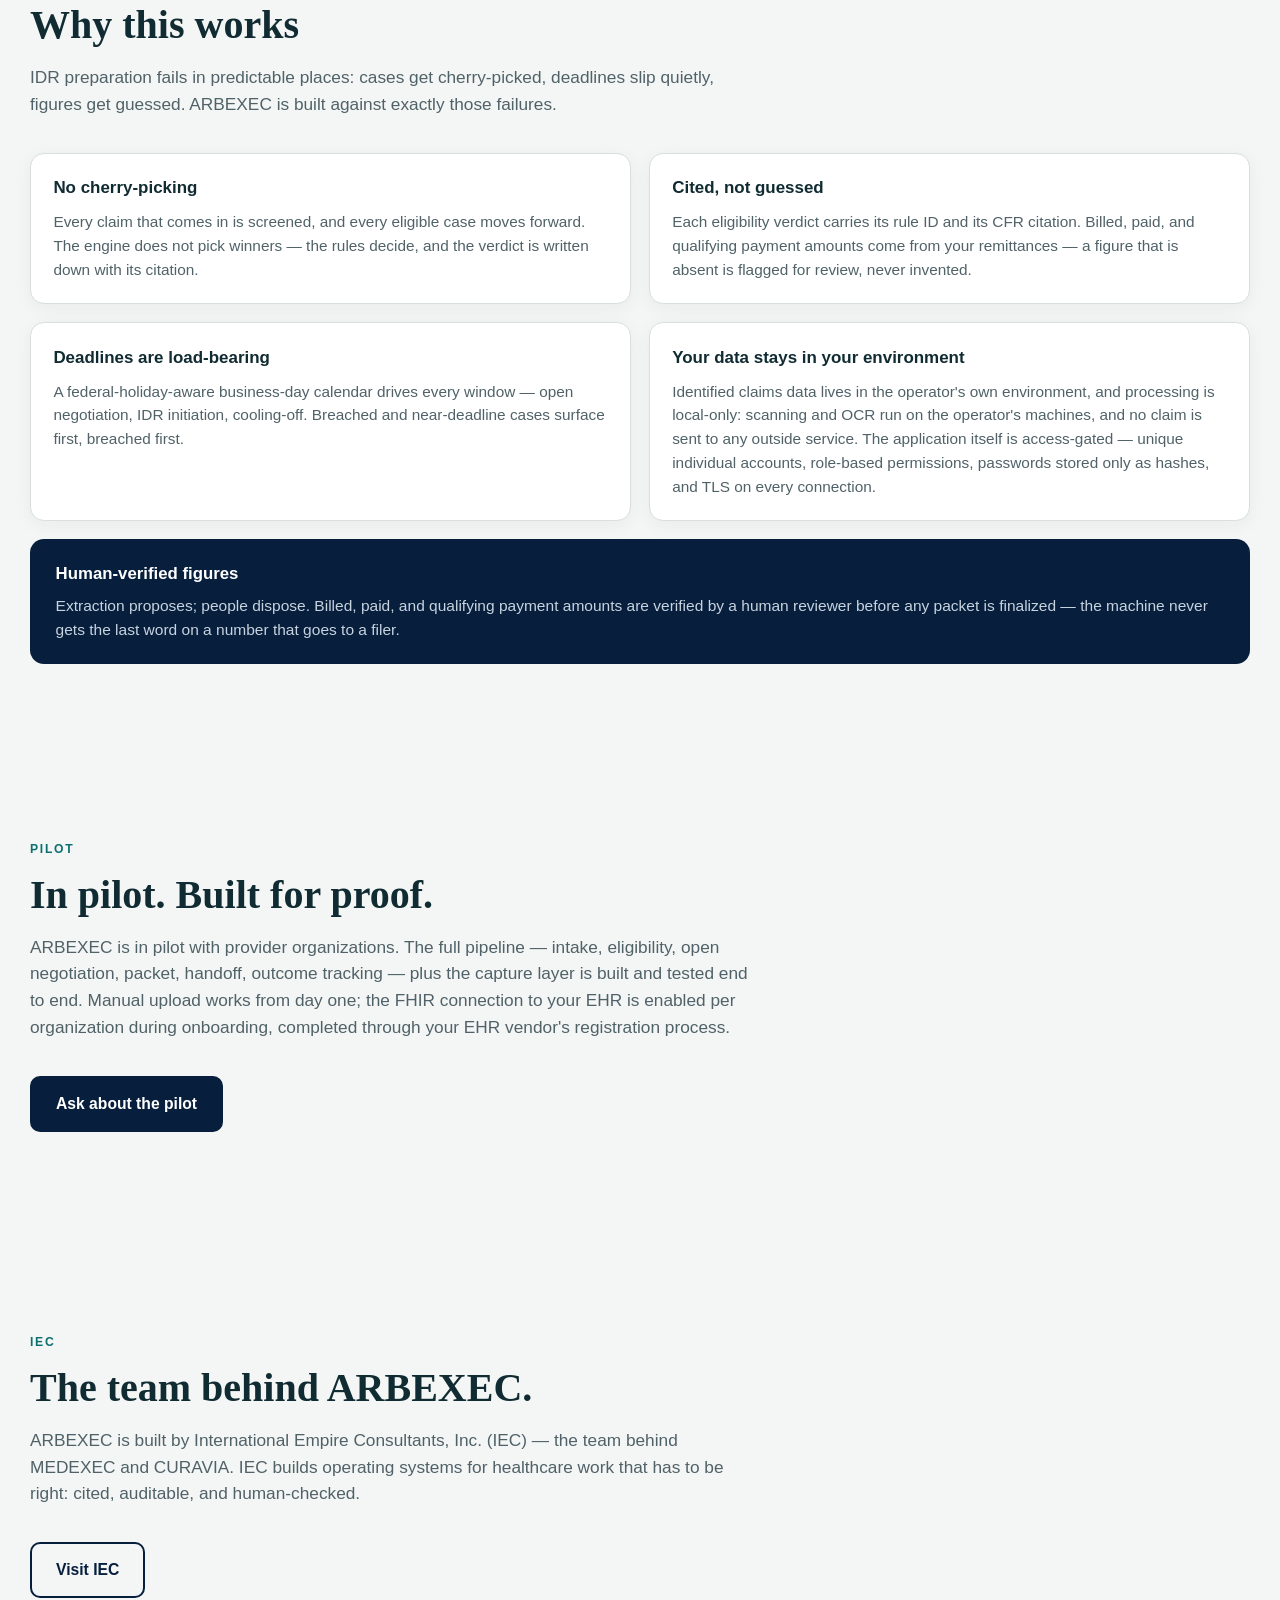
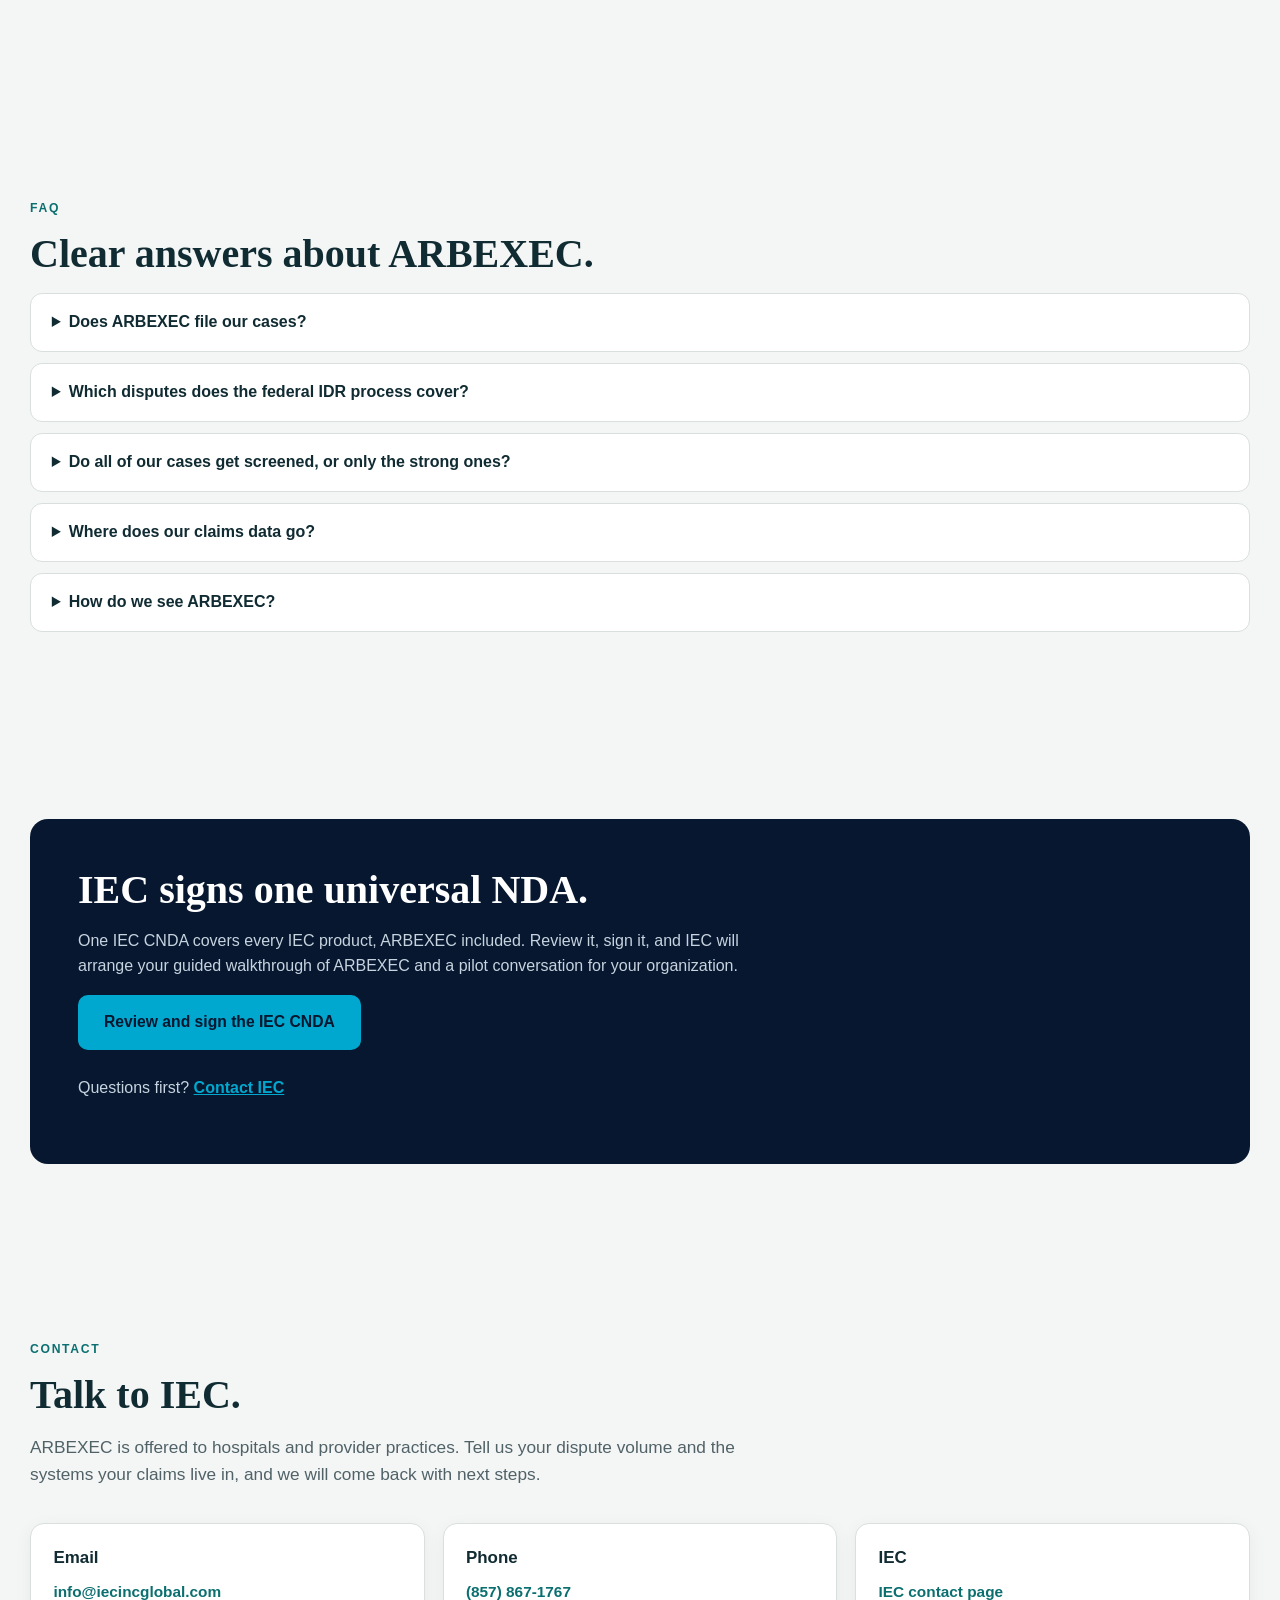
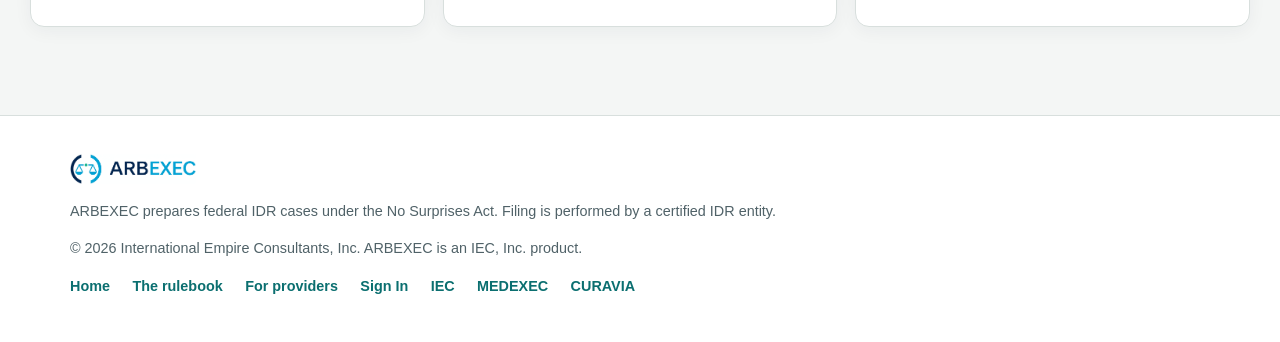
==== commit e1796f96: "Site matched to the system as built (Nov 23, 2026): capture layer section (cohort sweep, underpaymen" ====
--- a/index.html
+++ b/index.html
@@ -4,7 +4,7 @@
 <meta charset="utf-8">
 <meta name="viewport" content="width=device-width, initial-scale=1">
 <title>ARBEXEC — The No Surprises Act IDR Packet Engine</title>
-<meta name="description" content="ARBEXEC prepares federal Independent Dispute Resolution (IDR) cases under the No Surprises Act for hospitals and practices: EHR-connected intake, a cited eligibility screen for every case, filing-ready packets, and handoff to a certified IDR entity.">
+<meta name="description" content="ARBEXEC prepares federal Independent Dispute Resolution (IDR) cases under the No Surprises Act for hospitals and practices: FHIR-connected and manual-upload intake, a cited eligibility screen for every case, a capture layer that sweeps whole remittance files for missed disputes, filing-ready packets, and handoff to a certified IDR entity.">
 <link rel="icon" type="image/png" href="assets/favicon.png">
 <link rel="stylesheet" href="styles.css">
 </head>
@@ -17,12 +17,14 @@
   <a class="nav-brand" href="index.html" aria-label="ARBEXEC home"><img src="assets/logo.webp" alt="ARBEXEC"></a>
   <div class="nav-links">
     <a href="#workflow" data-i18n="nav.workflow">Workflow</a>
+    <a href="#capture" data-i18n="nav.capture">Capture</a>
     <a href="#why" data-i18n="nav.why">Why ARBEXEC</a>
     <a href="#pilot" data-i18n="nav.pilot">Pilot</a>
     <a href="rules.html" data-i18n="nav.rules">The rulebook</a>
     <a href="for-providers.html" data-i18n="nav.providers">For providers</a>
     <a href="#nda" data-i18n="nav.demo">Demo</a>
     <a href="#contact" data-i18n="nav.contact">Contact</a>
+    <a class="nav-signin" href="https://app.arbexec.com/portal/signin" data-i18n="nav.signin">Sign In</a>
     <span class="lang-toggle" role="group" aria-label="Language">
       <button type="button" data-lang="en" aria-pressed="true">EN</button>
       <button type="button" data-lang="es" aria-pressed="false">ES</button>
@@ -57,7 +59,7 @@
     <dl>
       <div class="row">
         <dt data-i18n="panel.intake">Intake</dt>
-        <dd data-i18n="panel.intake.v">Four lanes in — EHR pull · 835/837 · PDF · paper</dd>
+        <dd data-i18n="panel.intake.v">FHIR pull · 837/835 import · manual upload · PDF &amp; scans</dd>
       </div>
       <div class="row">
         <dt data-i18n="panel.elig">Eligibility</dt>
@@ -97,13 +99,13 @@
     <div class="grid cols-3">
       <div class="card">
         <span class="step" data-i18n="wf.s1.k">Step 1 · Intake</span>
-        <h3 data-i18n="wf.s1.h">Four lanes in</h3>
-        <p data-i18n="wf.s1.p">EHR-connected pull, electronic 835/837 files, PDF documents, and paper — scanned and read locally, on your own machines, never sent out for scanning.</p>
+        <h3 data-i18n="wf.s1.h">Connected, or uploaded</h3>
+        <p data-i18n="wf.s1.p">Two ways in. Connect your EHR: ARBEXEC pulls patient, encounter, coverage, claim, and payment context over FHIR R4 with SMART authorization, and cross-checks every claim against it. Or upload manually — 837 and 835 files, CSV, PDF remittances, and scanned paper, read locally by OCR on your own machines and fed into the same gated pipeline.</p>
       </div>
       <div class="card">
         <span class="step" data-i18n="wf.s2.k">Step 2 · Eligibility</span>
         <h3 data-i18n="wf.s2.h">A cited screen, every claim</h3>
-        <p><span data-i18n="wf.s2.p">Every claim is screened rule by rule. Each verdict — eligible, ineligible, or needs review — carries the rule and the citation behind it. A missing qualifying payment amount is flagged for review, never estimated.</span> <span class="cite">45 CFR 149.510</span></p>
+        <p><span data-i18n="wf.s2.p">Every claim is screened through eleven rule blocks. Each verdict — eligible, ineligible, or needs review — carries the rule and the citation behind it. A missing qualifying payment amount is flagged for review, never estimated. Workers' compensation, personal injury, Medicare, and Medicaid never enter the pipeline.</span> <span class="cite">45 CFR 149.510</span></p>
       </div>
       <div class="card">
         <span class="step" data-i18n="wf.s3.k">Step 3 · Negotiation</span>
@@ -125,6 +127,38 @@
         <h3 data-i18n="wf.s6.h">Outcome &amp; payment tracking</h3>
         <p data-i18n="wf.s6.p">Decisions, payment deadlines, and enforcement flags are tracked to closure. A breached deadline surfaces — it never silently rolls forward.</p>
       </div>
+    </div>
+  </div>
+</section>
+
+<section class="wrap section" id="capture">
+  <p class="eyebrow" data-i18n="cap.eyebrow">Capture</p>
+  <h2 data-i18n="cap.h2">The hunting layer: find every dispute you are owed.</h2>
+  <p class="lede" data-i18n="cap.lede">Screening what you are handed is only half the work. The capture layer sweeps your remittances themselves — whole files at a time — and surfaces the disputes manual review walks past.</p>
+  <div class="grid cols-3">
+    <div class="card">
+      <h3 data-i18n="cap.c1.h">Cohort sweep</h3>
+      <p data-i18n="cap.c1.p">Drop in a whole 835 remittance file — or a month of them. Every claim in the batch is screened through the same cited eligibility engine, and every captured dispute lands on the cohort board with its route: federal IDR, state process, or excluded, with the reason recorded.</p>
+    </div>
+    <div class="card">
+      <h3 data-i18n="cap.c2.h">Underpayment detection</h3>
+      <p data-i18n="cap.c2.p">Paid below the payer's own stated QPA, paid at zero, or paid at a fraction of the billed amount — each pattern is flagged as a dispute candidate, with the arithmetic shown on the signal.</p>
+    </div>
+    <div class="card">
+      <h3 data-i18n="cap.c3.h">Downcoding &amp; bundling</h3>
+      <p data-i18n="cap.c3.p">When a payer quietly re-codes a line to a lower-paying code, or folds a service into another line's payment, the remittance itself says so. ARBEXEC reads those signals line by line and flags them as disputes in their own right.</p>
+    </div>
+    <div class="card">
+      <h3 data-i18n="cap.c4.h">Denial-code classification</h3>
+      <p data-i18n="cap.c4.p">Every adjustment and remark code (CARC/RARC) on the remittance is classified — payment-dispute candidate, bundling candidate, clinical denial, administrative — with the reason written down. A code the system does not know is never guessed at; it goes to review.</p>
+    </div>
+    <div class="card">
+      <h3 data-i18n="cap.c5.h">Deadline radar</h3>
+      <p data-i18n="cap.c5.p">Every open case is aged against its windows — negotiation ending, initiation deadline, filer acknowledgment, payment window — and ordered by urgency, including cases still in intake that no board shows yet. Nothing is found after its window has closed.</p>
+    </div>
+    <div class="card">
+      <h3 data-i18n="cap.c6.h">A wider net, honestly drawn</h3>
+      <p><span data-i18n="cap.c6.p">Air ambulance disputes screen as the federal category they are. Ground ambulance and fully-insured disputes in specified-state-law states are routed to the state process and captured — not discarded. Workers' compensation, personal injury, Medicare, and Medicaid stay excluded under every configuration.</span> <span class="cite">45 CFR 149.510(a)(1)</span></p>
     </div>
   </div>
 </section>
@@ -148,7 +182,7 @@
     </div>
     <div class="card">
       <h3 data-i18n="why.c4.h">Your data stays in your environment</h3>
-      <p data-i18n="why.c4.p">Identified claims data lives in the operator's own environment, encrypted at rest. Scanning and OCR run locally. The ARBEXEC application sits behind an access gate — it is never a public system.</p>
+      <p data-i18n="why.c4.p">Identified claims data lives in the operator's own environment, and processing is local-only: scanning and OCR run on the operator's machines, and no claim is sent to any outside service. The application itself is access-gated — unique individual accounts, role-based permissions, passwords stored only as hashes, and TLS on every connection.</p>
     </div>
   </div>
   <div class="wide-strip">
@@ -160,7 +194,7 @@
 <section class="wrap section" id="pilot">
   <p class="eyebrow" data-i18n="pilot.eyebrow">Pilot</p>
   <h2 data-i18n="pilot.h2">In pilot. Built for proof.</h2>
-  <p class="lede" data-i18n="pilot.p">ARBEXEC is in pilot with provider organizations. The full pipeline — intake, eligibility, open negotiation, packet, handoff, outcome tracking — is built and tested end to end. EHR-direct intake is enabled per organization during onboarding, alongside the electronic, PDF, and paper lanes.</p>
+  <p class="lede" data-i18n="pilot.p">ARBEXEC is in pilot with provider organizations. The full pipeline — intake, eligibility, open negotiation, packet, handoff, outcome tracking — plus the capture layer is built and tested end to end. Manual upload works from day one; the FHIR connection to your EHR is enabled per organization during onboarding, completed through your EHR vendor's registration process.</p>
   <div class="cta-row">
     <a class="btn btn-primary" href="#contact" data-i18n="pilot.cta">Ask about the pilot</a>
   </div>
@@ -184,7 +218,7 @@
   </details>
   <details>
     <summary data-i18n="faq.q2">Which disputes does the federal IDR process cover?</summary>
-    <p data-i18n="faq.a2">Out-of-network emergency services, non-emergency services by an out-of-network provider at an in-network facility, and air ambulance services, under 45 CFR 149.510. Where a specified state law applies, the state process governs instead — the ARBEXEC screen checks that first.</p>
+    <p data-i18n="faq.a2">Out-of-network emergency services, non-emergency services by an out-of-network provider at an in-network facility, and air ambulance services, under 45 CFR 149.510. Where a specified state law applies, the state process governs instead — the ARBEXEC screen checks that first, and routes ground-ambulance and fully-insured state-law disputes to the state process rather than discarding them.</p>
   </details>
   <details>
     <summary data-i18n="faq.q3">Do all of our cases get screened, or only the strong ones?</summary>
@@ -205,7 +239,7 @@
     <h2 data-i18n="nda.h2">IEC signs one universal NDA.</h2>
     <p data-i18n="nda.p">One IEC CNDA covers every IEC product, ARBEXEC included. Review it, sign it, and IEC will arrange your guided walkthrough of ARBEXEC and a pilot conversation for your organization.</p>
     <div class="cta-row">
-      <a class="btn btn-primary" href="https://iecincglobal.com/cnda.html" data-i18n="nda.btn">Review and sign the IEC CNDA</a>
+      <a class="btn btn-primary" href="https://iecincglobal.com/cnda.html?origin=arbexec" data-i18n="nda.btn">Review and sign the IEC CNDA</a>
     </div>
     <p><span data-i18n="nda.alt">Questions first?</span> <a class="alt" href="#contact" data-i18n="nda.alt.link">Contact IEC</a></p>
   </div>
@@ -242,6 +276,7 @@
       <a href="index.html" data-i18n="footer.home">Home</a>
       <a href="rules.html" data-i18n="nav.rules">The rulebook</a>
       <a href="for-providers.html" data-i18n="nav.providers">For providers</a>
+      <a href="https://app.arbexec.com/portal/signin" data-i18n="nav.signin">Sign In</a>
       <a href="https://iecincglobal.com">IEC</a>
       <a href="https://getmedexec.com">MEDEXEC</a>
       <a href="https://www.getcuravia.com">CURAVIA</a>
@@ -263,7 +298,7 @@
     "panel.t": "Vista del caso",
     "panel.badge": "Ilustrativo",
     "panel.intake": "Admisión",
-    "panel.intake.v": "Cuatro vías de entrada — EHR · 835/837 · PDF · papel",
+    "panel.intake.v": "Extracción FHIR · importación 837/835 · carga manual · PDF y escaneos",
     "panel.elig": "Elegibilidad",
     "panel.elig.v": "ELEGIBLE",
     "panel.elig.r": "— Regla R4, disputa de red",
@@ -282,11 +317,11 @@
     "wf.h2": "Del caos de las remesas a un paquete listo para presentar.",
     "wf.lede": "Seis etapas, una sola línea. Cada caso avanza por el mismo camino protegido — y solo puede avanzar cuando la etapa anterior está completa.",
     "wf.s1.k": "Etapa 1 · Admisión",
-    "wf.s1.h": "Cuatro vías de entrada",
-    "wf.s1.p": "Extracción conectada al EHR, archivos electrónicos 835/837, documentos PDF y papel — escaneado y leído localmente, en sus propias máquinas, sin enviarlo nunca fuera para escanear.",
+    "wf.s1.h": "Conectado, o cargado",
+    "wf.s1.p": "Dos vías de entrada. Conecte su EHR: ARBEXEC extrae el contexto de paciente, encuentro, cobertura, reclamación y pago vía FHIR R4 con autorización SMART, y contrasta cada reclamación contra él. O cargue manualmente — archivos 837 y 835, CSV, remesas en PDF y papel escaneado, leídos localmente por OCR en sus propias máquinas y alimentados a la misma línea protegida.",
     "wf.s2.k": "Etapa 2 · Elegibilidad",
     "wf.s2.h": "Un examen citado, cada reclamación",
-    "wf.s2.p": "Cada reclamación se examina regla por regla. Cada veredicto — elegible, no elegible o necesita revisión — lleva la regla y la cita que lo respalda. Un monto de pago calificado ausente se marca para revisión, nunca se estima.",
+    "wf.s2.p": "Cada reclamación se examina a través de once bloques de reglas. Cada veredicto — elegible, no elegible o necesita revisión — lleva la regla y la cita que lo respalda. Un monto de pago calificado ausente se marca para revisión, nunca se estima. La compensación laboral, las lesiones personales, Medicare y Medicaid nunca entran en la línea.",
     "wf.s3.k": "Etapa 3 · Negociación",
     "wf.s3.h": "Negociación abierta, con seguimiento",
     "wf.s3.p": "El período de negociación abierta de 30 días hábiles corre desde el pago inicial o la denegación, con el plazo siempre visible y el incumplimiento marcado el mismo día en que ocurre.",
@@ -299,6 +334,21 @@
     "wf.s6.k": "Etapa 6 · Resultado",
     "wf.s6.h": "Seguimiento de resultado y pago",
     "wf.s6.p": "Las decisiones, los plazos de pago y las alertas de ejecución se siguen hasta el cierre. Un plazo incumplido sale a la superficie — nunca avanza en silencio.",
+    "cap.eyebrow": "Captura",
+    "cap.h2": "La capa de caza: encuentre cada disputa que le deben.",
+    "cap.lede": "Examinar lo que le entregan es solo la mitad del trabajo. La capa de captura barre sus propias remesas — archivos completos a la vez — y saca a la superficie las disputas que la revisión manual pasa por alto.",
+    "cap.c1.h": "Barrido de cohorte",
+    "cap.c1.p": "Deje un archivo completo de remesas 835 — o un mes de ellos. Cada reclamación del lote se examina con el mismo motor de elegibilidad citado, y cada disputa capturada llega al tablero de cohorte con su ruta: IDR federal, proceso estatal o excluida, con el motivo registrado.",
+    "cap.c2.h": "Detección de pago insuficiente",
+    "cap.c2.p": "Pagado por debajo del QPA que el propio pagador declaró, pagado en cero, o pagado a una fracción del monto facturado — cada patrón se marca como candidato a disputa, con la aritmética mostrada en la señal.",
+    "cap.c3.h": "Recodificación y agrupación",
+    "cap.c3.p": "Cuando un pagador recodifica en silencio una línea a un código de menor pago, o pliega un servicio en el pago de otra línea, la propia remesa lo dice. ARBEXEC lee esas señales línea por línea y las marca como disputas por derecho propio.",
+    "cap.c4.h": "Clasificación de códigos de denegación",
+    "cap.c4.p": "Cada código de ajuste y observación (CARC/RARC) de la remesa se clasifica — candidato a disputa de pago, candidato a agrupación, denegación clínica, administrativo — con el motivo por escrito. Un código que el sistema no conoce nunca se adivina; va a revisión.",
+    "cap.c5.h": "Radar de plazos",
+    "cap.c5.p": "Cada caso abierto se envejece contra sus ventanas — fin de la negociación, plazo de inicio, acuse de la entidad presentadora, ventana de pago — y se ordena por urgencia, incluidos los casos aún en admisión que ningún tablero muestra todavía. Nada se encuentra después de que su ventana se cerró.",
+    "cap.c6.h": "Una red más amplia, trazada con honestidad",
+    "cap.c6.p": "Las disputas de ambulancia aérea se examinan como la categoría federal que son. La ambulancia terrestre y las disputas de planes totalmente asegurados en estados con ley estatal especificada se enrutan al proceso estatal y se capturan — no se descartan. La compensación laboral, las lesiones personales, Medicare y Medicaid permanecen excluidos bajo toda configuración.",
     "why.eyebrow": "Por qué ARBEXEC",
     "why.h2": "Por qué funciona",
     "why.lede": "La preparación de IDR falla en lugares predecibles: se escogen los casos fáciles, los plazos se escapan en silencio, las cifras se adivinan. ARBEXEC está construido contra exactamente esos fallos.",
@@ -309,12 +359,12 @@
     "why.c3.h": "Los plazos son estructurales",
     "why.c3.p": "Un calendario de días hábiles con feriados federales gobierna cada ventana — negociación abierta, inicio del IDR, período de enfriamiento. Los casos incumplidos y próximos al plazo aparecen primero, los incumplidos antes que todos.",
     "why.c4.h": "Sus datos permanecen en su entorno",
-    "why.c4.p": "Los datos identificados de reclamaciones viven en el entorno propio del operador, cifrados en reposo. El escaneo y el OCR corren localmente. La aplicación ARBEXEC está detrás de una puerta de acceso — nunca es un sistema público.",
+    "why.c4.p": "Los datos identificados de reclamaciones viven en el entorno propio del operador, y el procesamiento es solo local: el escaneo y el OCR corren en las máquinas del operador, y ninguna reclamación se envía a un servicio externo. La aplicación misma está protegida por acceso — cuentas individuales únicas, permisos por rol, contraseñas guardadas solo como hashes, y TLS en cada conexión.",
     "why.strip.h": "Cifras verificadas por personas",
     "why.strip.p": "La extracción propone; las personas disponen. Los montos facturados, pagados y de pago calificado los verifica un revisor humano antes de finalizar cualquier paquete — la máquina nunca tiene la última palabra sobre un número que va a una entidad presentadora.",
     "pilot.eyebrow": "Piloto",
     "pilot.h2": "En piloto. Construido para probar.",
-    "pilot.p": "ARBEXEC está en piloto con organizaciones proveedoras. La línea completa — admisión, elegibilidad, negociación abierta, paquete, entrega, seguimiento de resultados — está construida y probada de extremo a extremo. La admisión directa desde el EHR se habilita por organización durante la incorporación, junto con las vías electrónica, PDF y papel.",
+    "pilot.p": "ARBEXEC está en piloto con organizaciones proveedoras. La línea completa — admisión, elegibilidad, negociación abierta, paquete, entrega, seguimiento de resultados — más la capa de captura está construida y probada de extremo a extremo. La carga manual funciona desde el primer día; la conexión FHIR con su EHR se habilita por organización durante la incorporación, completada a través del proceso de registro de su proveedor de EHR.",
     "pilot.cta": "Preguntar por el piloto",
     "founder.eyebrow": "IEC",
     "founder.h2": "El equipo detrás de ARBEXEC.",
@@ -325,7 +375,7 @@
     "faq.q1": "¿ARBEXEC presenta nuestros casos?",
     "faq.a1": "No. ARBEXEC prepara paquetes listos para presentar y sigue cada caso de extremo a extremo; la presentación la realiza una entidad IDR certificada. Esa separación es por diseño — quien prepara y quien presenta son partes distintas.",
     "faq.q2": "¿Qué disputas cubre el proceso federal de IDR?",
-    "faq.a2": "Servicios de emergencia fuera de la red, servicios no urgentes de un proveedor fuera de la red en un centro dentro de la red, y servicios de ambulancia aérea, bajo 45 CFR 149.510. Cuando aplica una ley estatal especificada, rige el proceso estatal — el examen de ARBEXEC verifica eso primero.",
+    "faq.a2": "Servicios de emergencia fuera de la red, servicios no urgentes de un proveedor fuera de la red en un centro dentro de la red, y servicios de ambulancia aérea, bajo 45 CFR 149.510. Cuando aplica una ley estatal especificada, rige el proceso estatal — el examen de ARBEXEC verifica eso primero, y enruta las disputas de ambulancia terrestre y de ley estatal de planes totalmente asegurados al proceso estatal en lugar de descartarlas.",
     "faq.q3": "¿Se examinan todos nuestros casos, o solo los fuertes?",
     "faq.a3": "Todos. ARBEXEC examina cada reclamación que recibe y hace avanzar cada caso elegible. Nunca se escogen favoritos, y un caso que necesita revisión se marca con el motivo — nunca se descarta en silencio.",
     "faq.q4": "¿A dónde van los datos de nuestras reclamaciones?",
--- a/styles.css
+++ b/styles.css
@@ -96,6 +96,11 @@
 .nav-brand { margin-right: auto; display: flex; align-items: center; gap: .6rem; }
 .nav-brand img { height: 34px; width: auto; display: block; }
 .nav-links { display: flex; align-items: center; gap: 1.4rem; flex-wrap: wrap; }
+.nav-signin {
+  border: 2px solid var(--navy); border-radius: 999px; padding: .32rem .95rem;
+  font-weight: 600; color: var(--navy); white-space: nowrap;
+}
+.nav a.nav-signin:hover { background: var(--navy); color: #fff; }
 .lang-toggle { display: inline-flex; border: 1px solid var(--rule); border-radius: 999px; overflow: hidden; }
 .lang-toggle button {
   border: 0; background: transparent; padding: .28rem .7rem; cursor: pointer;
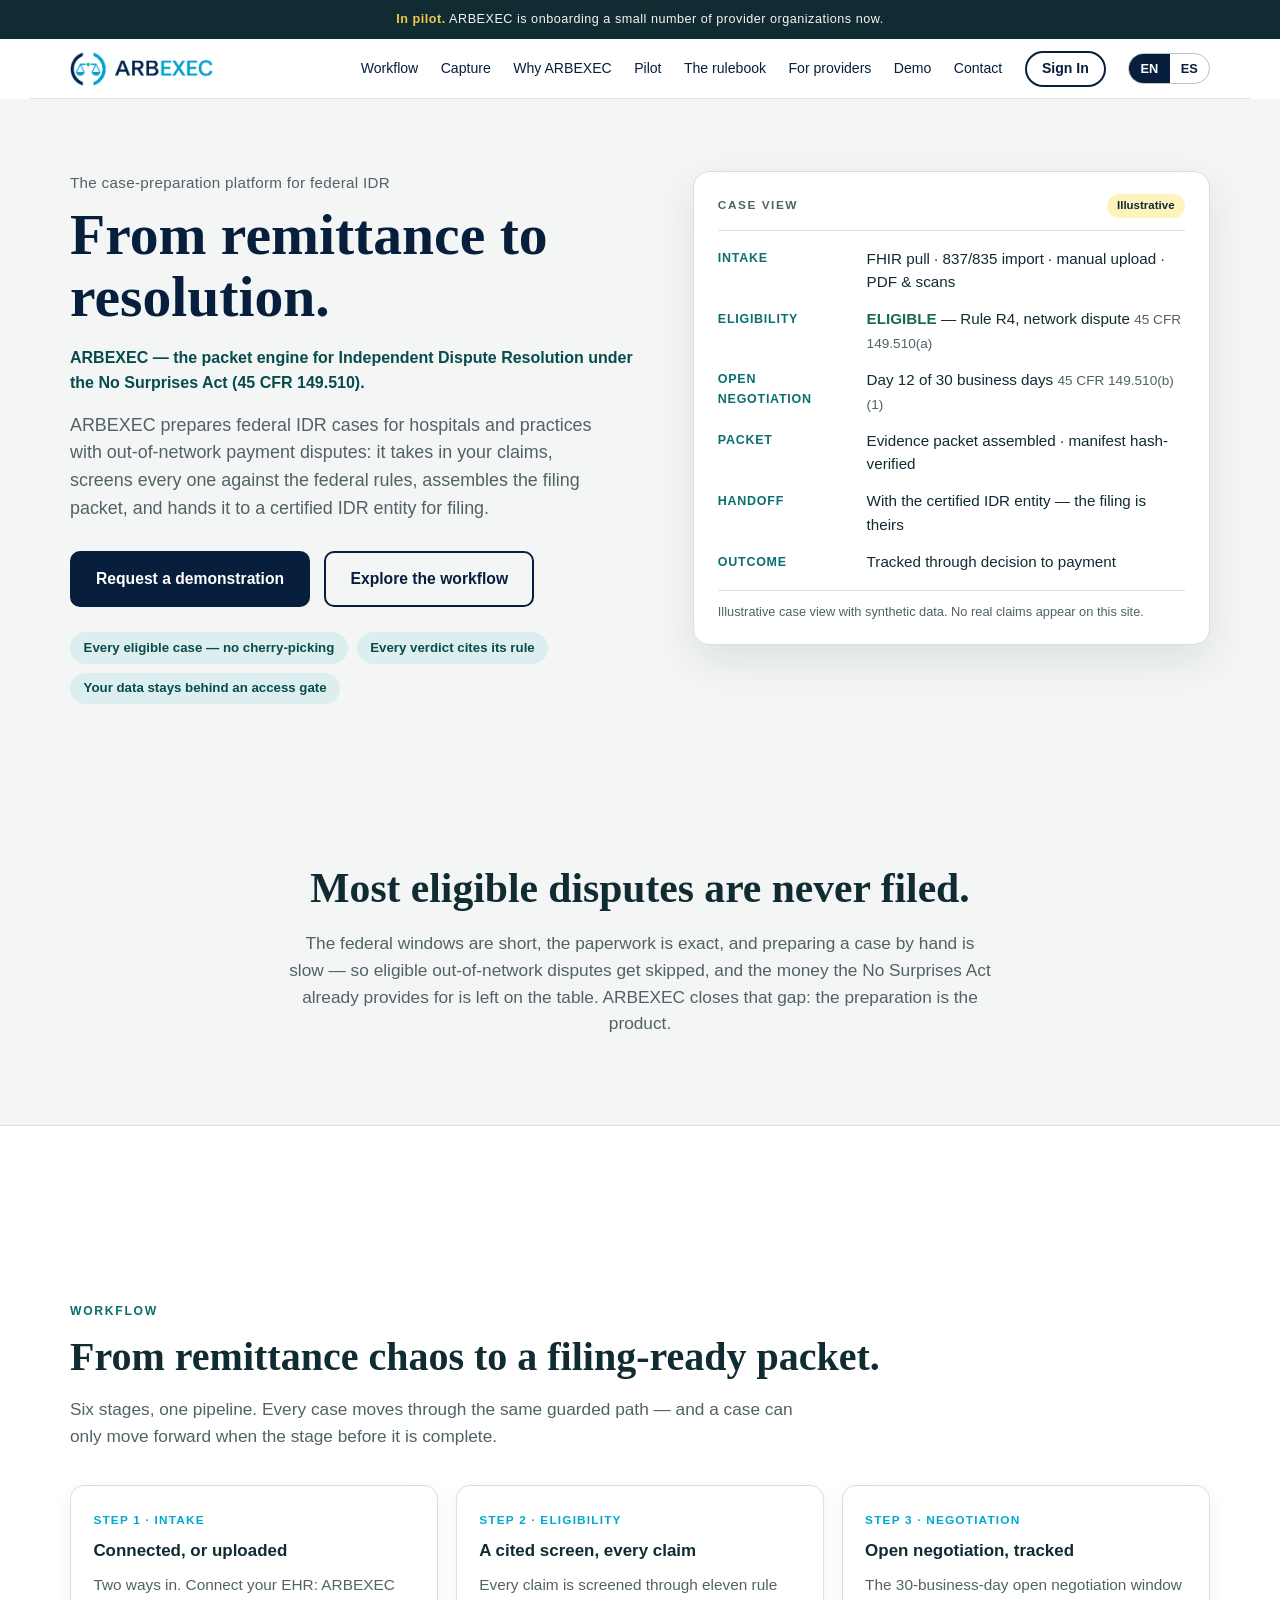
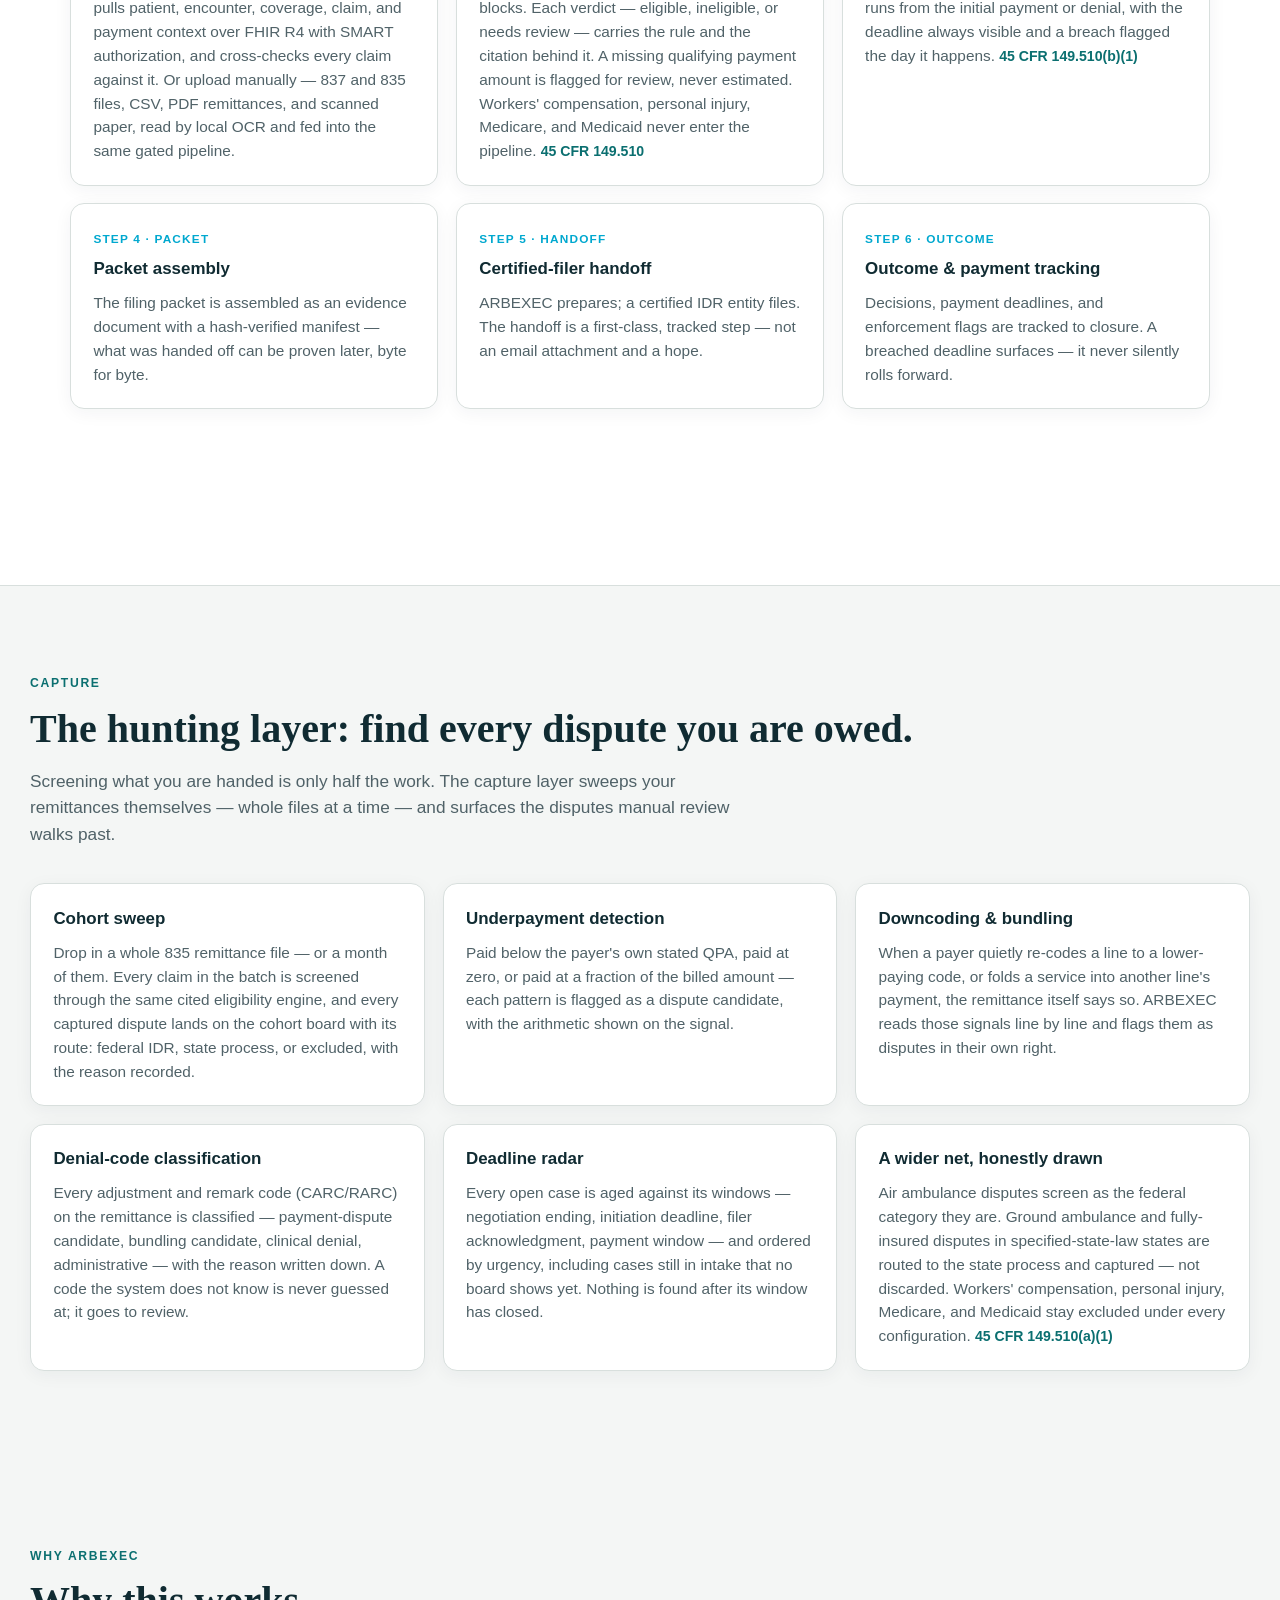
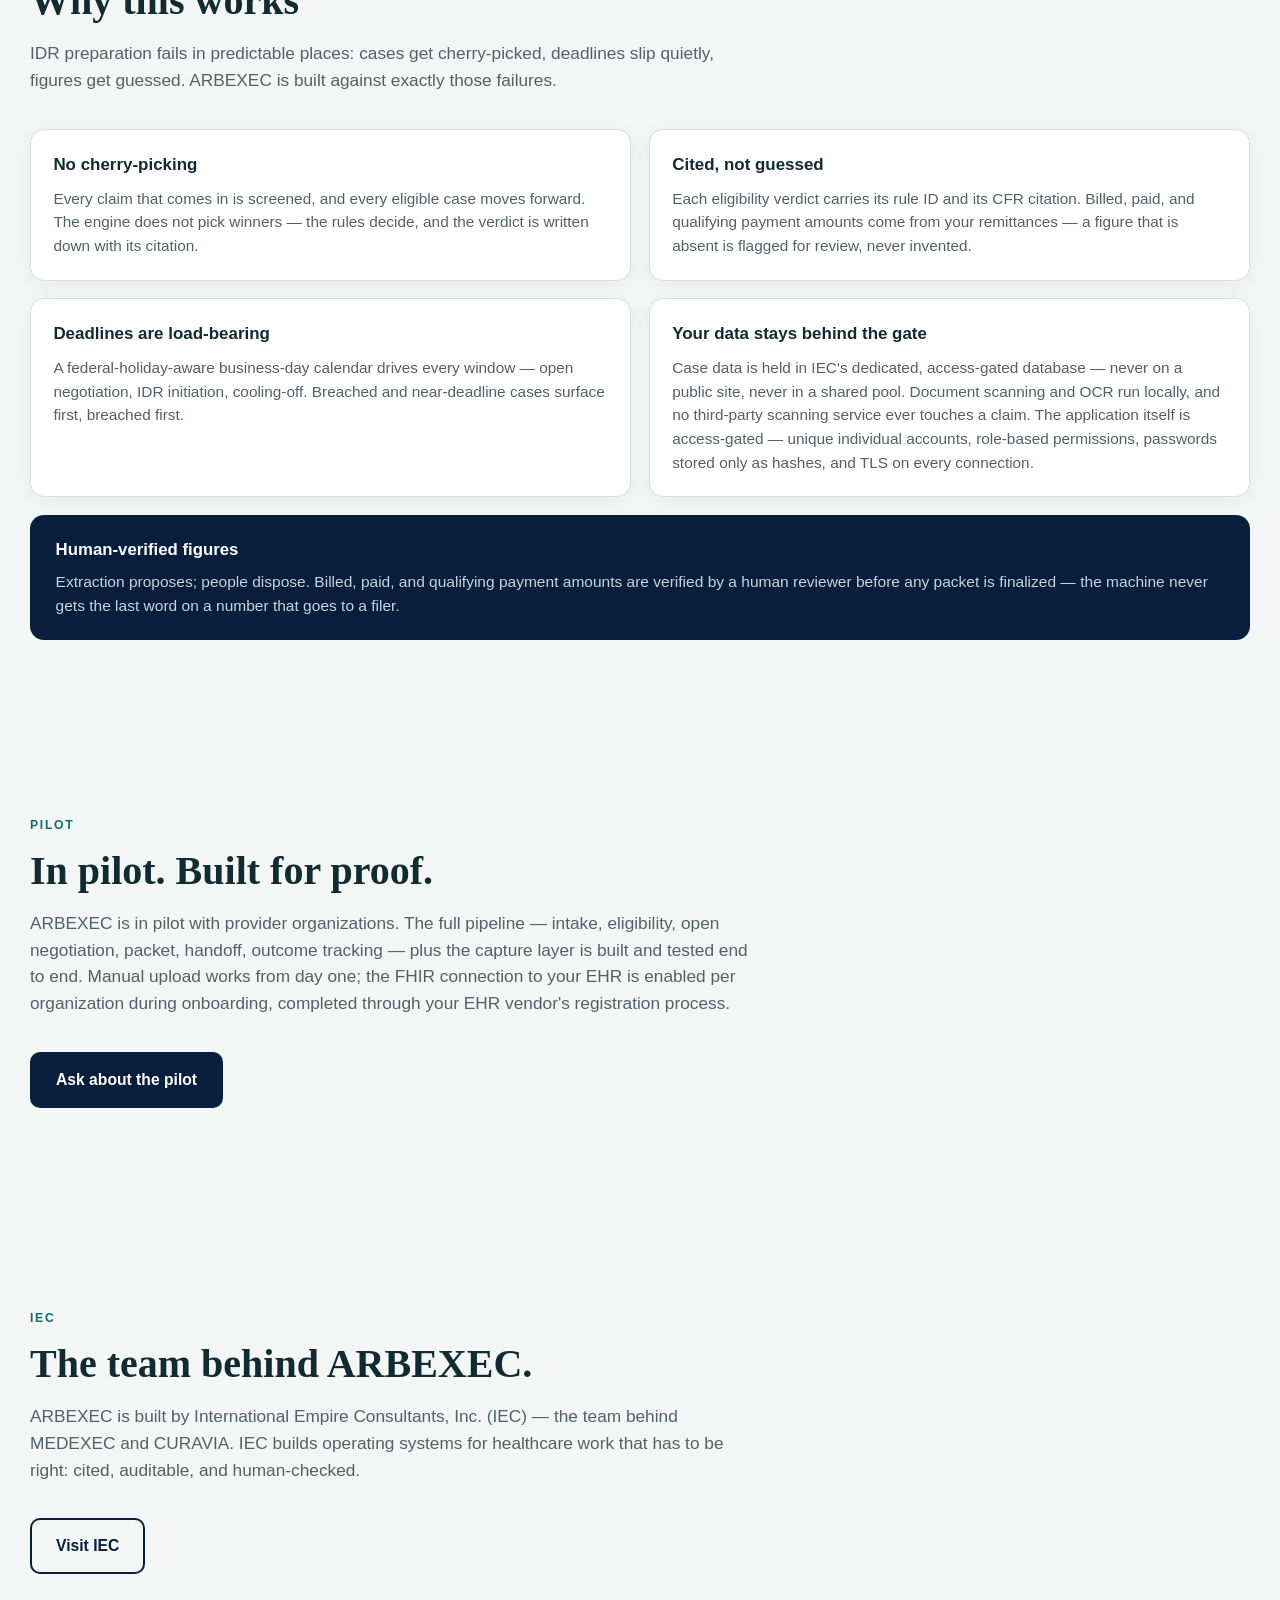
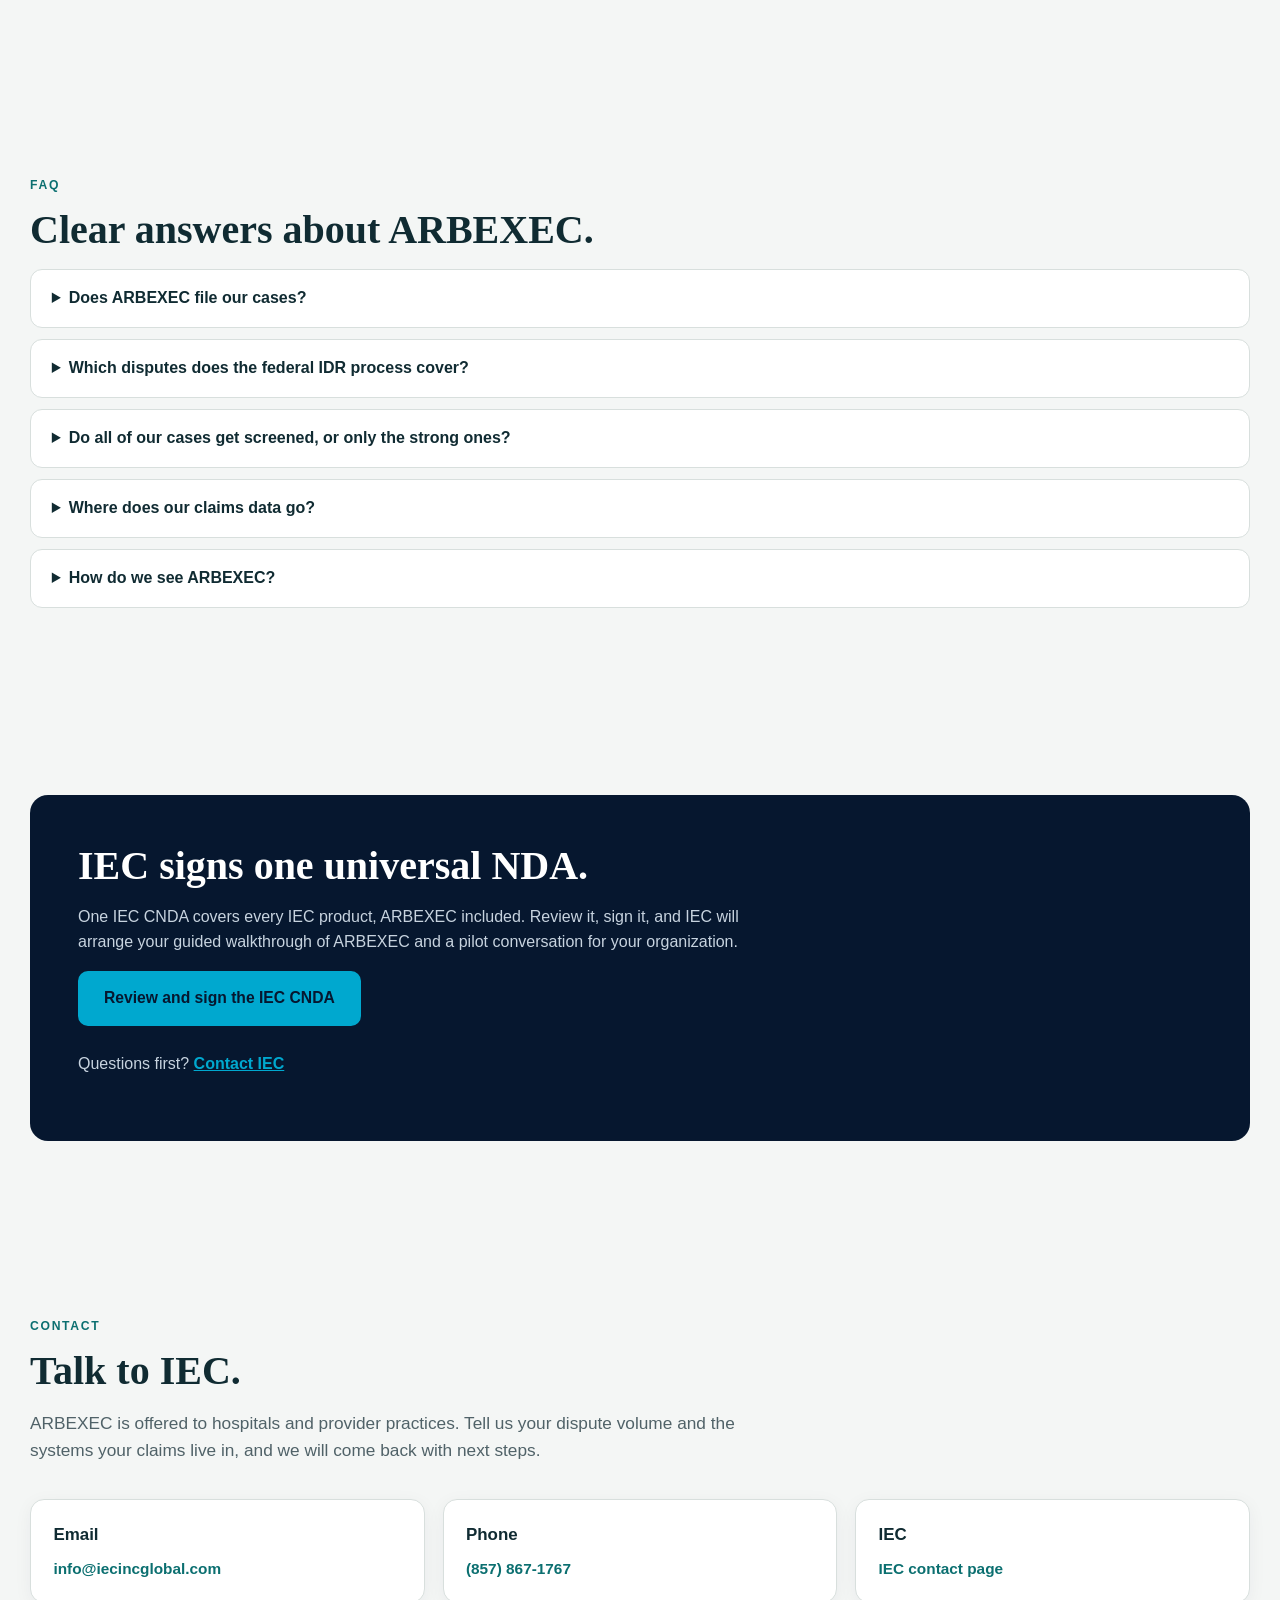
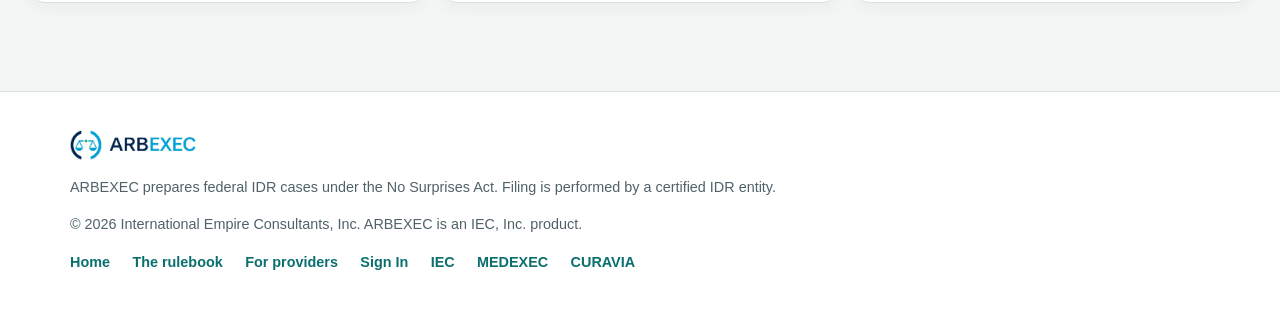
==== commit 528ed4c8: "Data-boundary copy corrected to the system as built: case data is held in IEC's dedicated, access-ga" ====
--- a/index.html
+++ b/index.html
@@ -47,7 +47,7 @@
     <ul class="chips">
       <li data-i18n="chip.1">Every eligible case — no cherry-picking</li>
       <li data-i18n="chip.2">Every verdict cites its rule</li>
-      <li data-i18n="chip.3">Your data stays in your environment</li>
+      <li data-i18n="chip.3">Your data stays behind an access gate</li>
     </ul>
   </div>
 
@@ -100,7 +100,7 @@
       <div class="card">
         <span class="step" data-i18n="wf.s1.k">Step 1 · Intake</span>
         <h3 data-i18n="wf.s1.h">Connected, or uploaded</h3>
-        <p data-i18n="wf.s1.p">Two ways in. Connect your EHR: ARBEXEC pulls patient, encounter, coverage, claim, and payment context over FHIR R4 with SMART authorization, and cross-checks every claim against it. Or upload manually — 837 and 835 files, CSV, PDF remittances, and scanned paper, read locally by OCR on your own machines and fed into the same gated pipeline.</p>
+        <p data-i18n="wf.s1.p">Two ways in. Connect your EHR: ARBEXEC pulls patient, encounter, coverage, claim, and payment context over FHIR R4 with SMART authorization, and cross-checks every claim against it. Or upload manually — 837 and 835 files, CSV, PDF remittances, and scanned paper, read by local OCR and fed into the same gated pipeline.</p>
       </div>
       <div class="card">
         <span class="step" data-i18n="wf.s2.k">Step 2 · Eligibility</span>
@@ -181,8 +181,8 @@
       <p data-i18n="why.c3.p">A federal-holiday-aware business-day calendar drives every window — open negotiation, IDR initiation, cooling-off. Breached and near-deadline cases surface first, breached first.</p>
     </div>
     <div class="card">
-      <h3 data-i18n="why.c4.h">Your data stays in your environment</h3>
-      <p data-i18n="why.c4.p">Identified claims data lives in the operator's own environment, and processing is local-only: scanning and OCR run on the operator's machines, and no claim is sent to any outside service. The application itself is access-gated — unique individual accounts, role-based permissions, passwords stored only as hashes, and TLS on every connection.</p>
+      <h3 data-i18n="why.c4.h">Your data stays behind the gate</h3>
+      <p data-i18n="why.c4.p">Case data is held in IEC's dedicated, access-gated database — never on a public site, never in a shared pool. Document scanning and OCR run locally, and no third-party scanning service ever touches a claim. The application itself is access-gated — unique individual accounts, role-based permissions, passwords stored only as hashes, and TLS on every connection.</p>
     </div>
   </div>
   <div class="wide-strip">
@@ -226,7 +226,7 @@
   </details>
   <details>
     <summary data-i18n="faq.q4">Where does our claims data go?</summary>
-    <p data-i18n="faq.a4">Nowhere it shouldn't. Identified claims data stays inside your own environment, scanning and OCR run locally on your machines, and the ARBEXEC operator system sits behind an access gate — it is never a public site.</p>
+    <p data-i18n="faq.a4">Nowhere it shouldn't. Case data is held in IEC's dedicated, access-gated database; document scanning and OCR run locally, and no third-party scanning service is used. The ARBEXEC operator system sits behind an access gate — it is never a public site.</p>
   </details>
   <details>
     <summary data-i18n="faq.q5">How do we see ARBEXEC?</summary>
@@ -294,7 +294,7 @@
     "hero.sub": "ARBEXEC prepara casos federales de IDR para hospitales y prácticas con disputas de pago fuera de la red: recibe sus reclamaciones, examina cada una contra las reglas federales, arma el paquete de presentación y lo entrega a una entidad IDR certificada para su presentación.",
     "chip.1": "Cada caso elegible — sin selección de favoritos",
     "chip.2": "Cada veredicto cita su regla",
-    "chip.3": "Sus datos permanecen en su entorno",
+    "chip.3": "Sus datos permanecen tras una puerta de acceso",
     "panel.t": "Vista del caso",
     "panel.badge": "Ilustrativo",
     "panel.intake": "Admisión",
@@ -318,7 +318,7 @@
     "wf.lede": "Seis etapas, una sola línea. Cada caso avanza por el mismo camino protegido — y solo puede avanzar cuando la etapa anterior está completa.",
     "wf.s1.k": "Etapa 1 · Admisión",
     "wf.s1.h": "Conectado, o cargado",
-    "wf.s1.p": "Dos vías de entrada. Conecte su EHR: ARBEXEC extrae el contexto de paciente, encuentro, cobertura, reclamación y pago vía FHIR R4 con autorización SMART, y contrasta cada reclamación contra él. O cargue manualmente — archivos 837 y 835, CSV, remesas en PDF y papel escaneado, leídos localmente por OCR en sus propias máquinas y alimentados a la misma línea protegida.",
+    "wf.s1.p": "Dos vías de entrada. Conecte su EHR: ARBEXEC extrae el contexto de paciente, encuentro, cobertura, reclamación y pago vía FHIR R4 con autorización SMART, y contrasta cada reclamación contra él. O cargue manualmente — archivos 837 y 835, CSV, remesas en PDF y papel escaneado, leídos por OCR local y alimentados a la misma línea protegida.",
     "wf.s2.k": "Etapa 2 · Elegibilidad",
     "wf.s2.h": "Un examen citado, cada reclamación",
     "wf.s2.p": "Cada reclamación se examina a través de once bloques de reglas. Cada veredicto — elegible, no elegible o necesita revisión — lleva la regla y la cita que lo respalda. Un monto de pago calificado ausente se marca para revisión, nunca se estima. La compensación laboral, las lesiones personales, Medicare y Medicaid nunca entran en la línea.",
@@ -358,8 +358,8 @@
     "why.c2.p": "Cada veredicto de elegibilidad lleva su ID de regla y su cita del CFR. Los montos facturados, pagados y de pago calificado salen de sus remesas — una cifra ausente se marca para revisión, nunca se inventa.",
     "why.c3.h": "Los plazos son estructurales",
     "why.c3.p": "Un calendario de días hábiles con feriados federales gobierna cada ventana — negociación abierta, inicio del IDR, período de enfriamiento. Los casos incumplidos y próximos al plazo aparecen primero, los incumplidos antes que todos.",
-    "why.c4.h": "Sus datos permanecen en su entorno",
-    "why.c4.p": "Los datos identificados de reclamaciones viven en el entorno propio del operador, y el procesamiento es solo local: el escaneo y el OCR corren en las máquinas del operador, y ninguna reclamación se envía a un servicio externo. La aplicación misma está protegida por acceso — cuentas individuales únicas, permisos por rol, contraseñas guardadas solo como hashes, y TLS en cada conexión.",
+    "why.c4.h": "Sus datos permanecen tras la puerta de acceso",
+    "why.c4.p": "Los datos de caso se guardan en la base de datos dedicada de IEC, protegida por acceso — nunca en un sitio público, nunca en un repositorio compartido. El escaneo de documentos y el OCR corren localmente, y ningún servicio de escaneo de terceros toca jamás una reclamación. La aplicación misma está protegida por acceso — cuentas individuales únicas, permisos por rol, contraseñas guardadas solo como hashes, y TLS en cada conexión.",
     "why.strip.h": "Cifras verificadas por personas",
     "why.strip.p": "La extracción propone; las personas disponen. Los montos facturados, pagados y de pago calificado los verifica un revisor humano antes de finalizar cualquier paquete — la máquina nunca tiene la última palabra sobre un número que va a una entidad presentadora.",
     "pilot.eyebrow": "Piloto",
@@ -379,7 +379,7 @@
     "faq.q3": "¿Se examinan todos nuestros casos, o solo los fuertes?",
     "faq.a3": "Todos. ARBEXEC examina cada reclamación que recibe y hace avanzar cada caso elegible. Nunca se escogen favoritos, y un caso que necesita revisión se marca con el motivo — nunca se descarta en silencio.",
     "faq.q4": "¿A dónde van los datos de nuestras reclamaciones?",
-    "faq.a4": "A ningún lugar indebido. Los datos identificados permanecen dentro de su propio entorno, el escaneo y el OCR corren localmente en sus máquinas, y el sistema operador de ARBEXEC está detrás de una puerta de acceso — nunca es un sitio público.",
+    "faq.a4": "A ningún lugar indebido. Los datos de caso se guardan en la base de datos dedicada de IEC, protegida por acceso; el escaneo de documentos y el OCR corren localmente, y no se usa ningún servicio de escaneo de terceros. El sistema operador de ARBEXEC está detrás de una puerta de acceso — nunca es un sitio público.",
     "faq.q5": "¿Cómo podemos ver ARBEXEC?",
     "faq.a5": "Firme el CNDA de IEC — un solo acuerdo cubre todos los productos de IEC — e IEC organiza una visita guiada. No hay demostración pública ni acceso de demostración.",
     "nda.h2": "IEC firma un solo NDA universal.",
